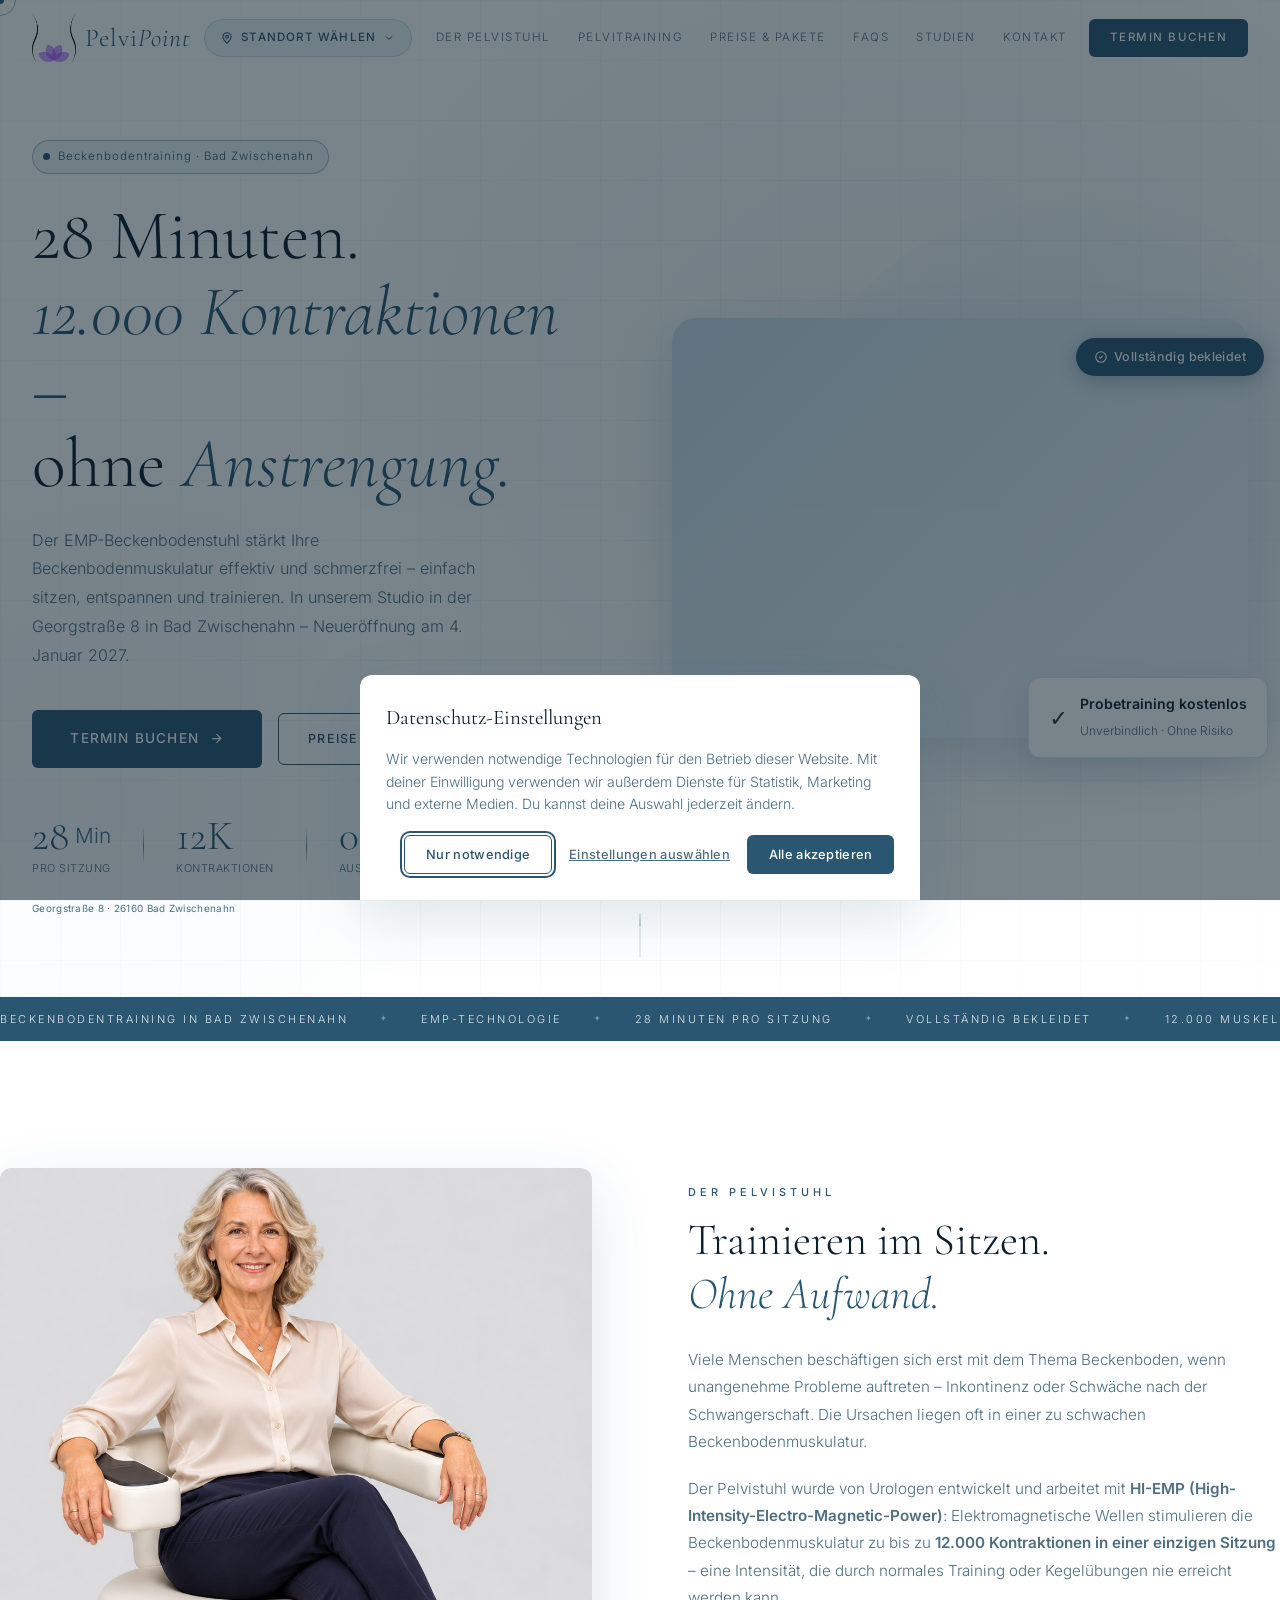
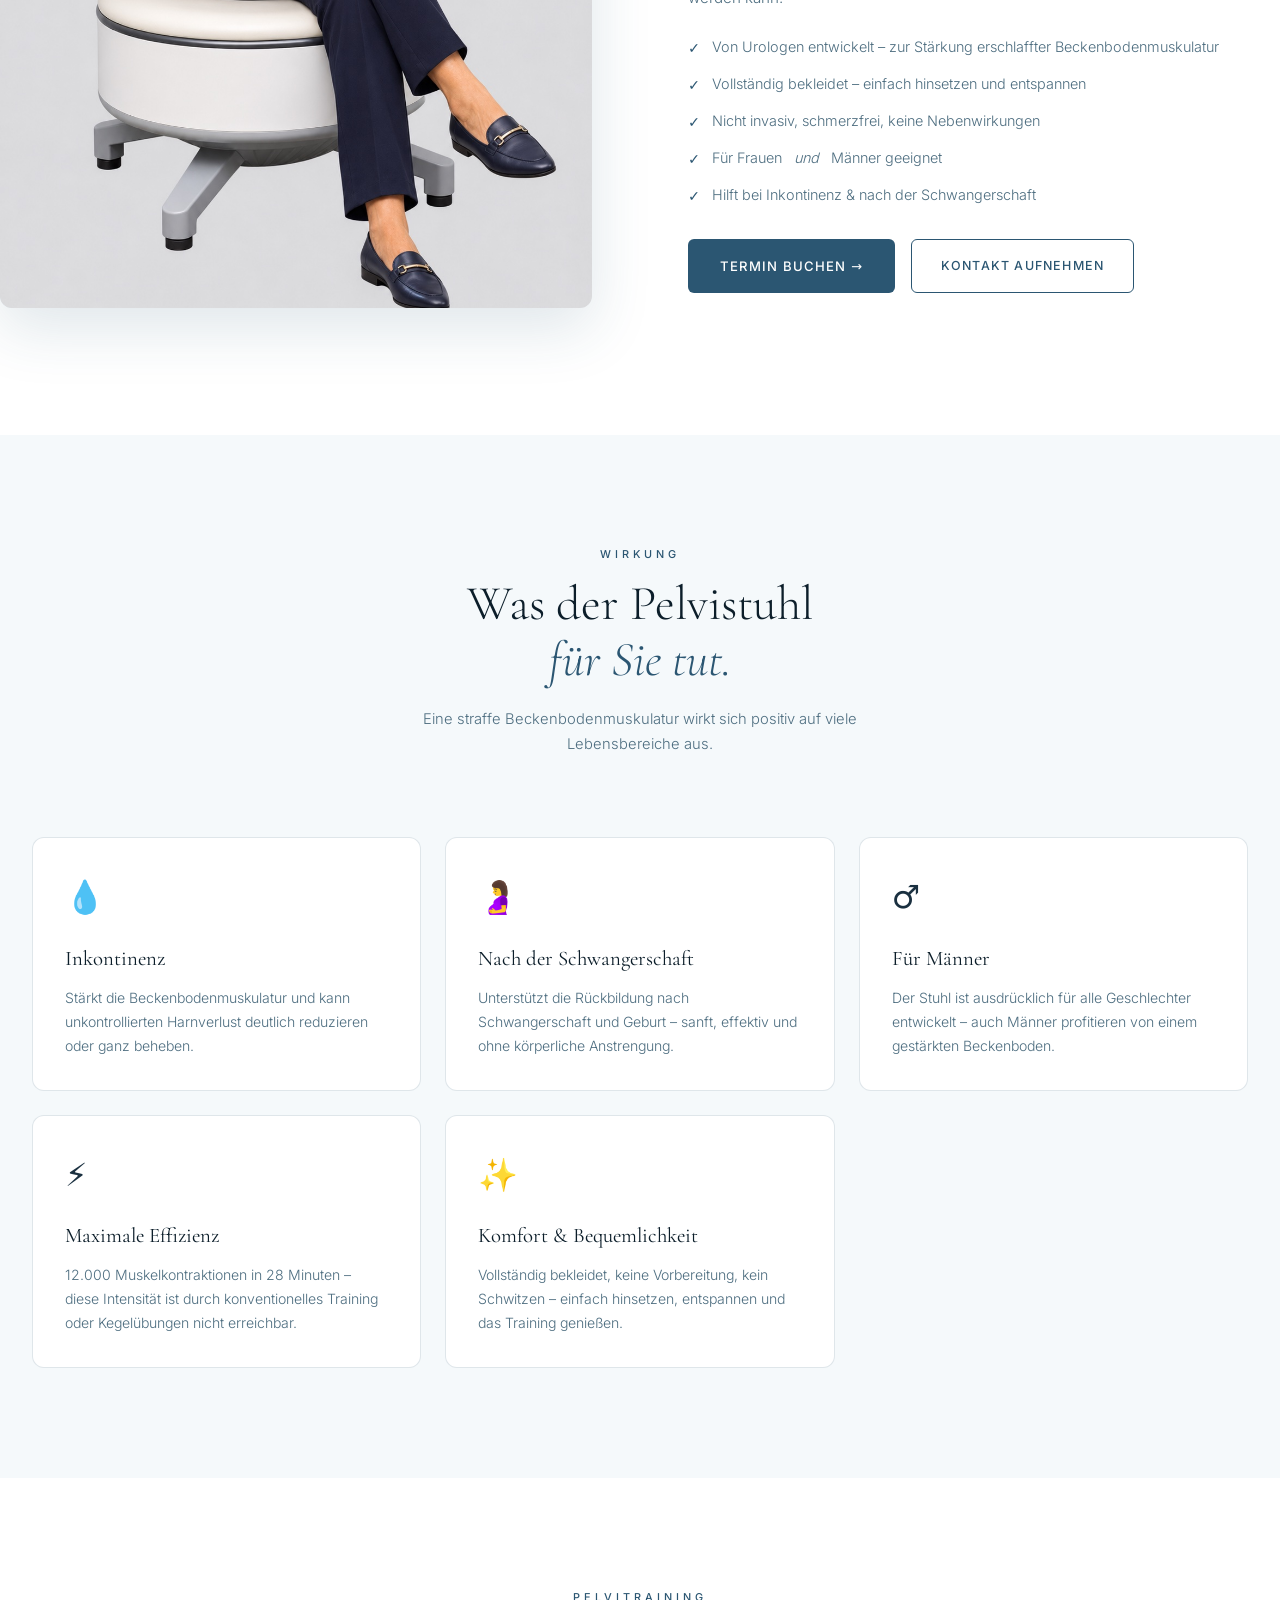
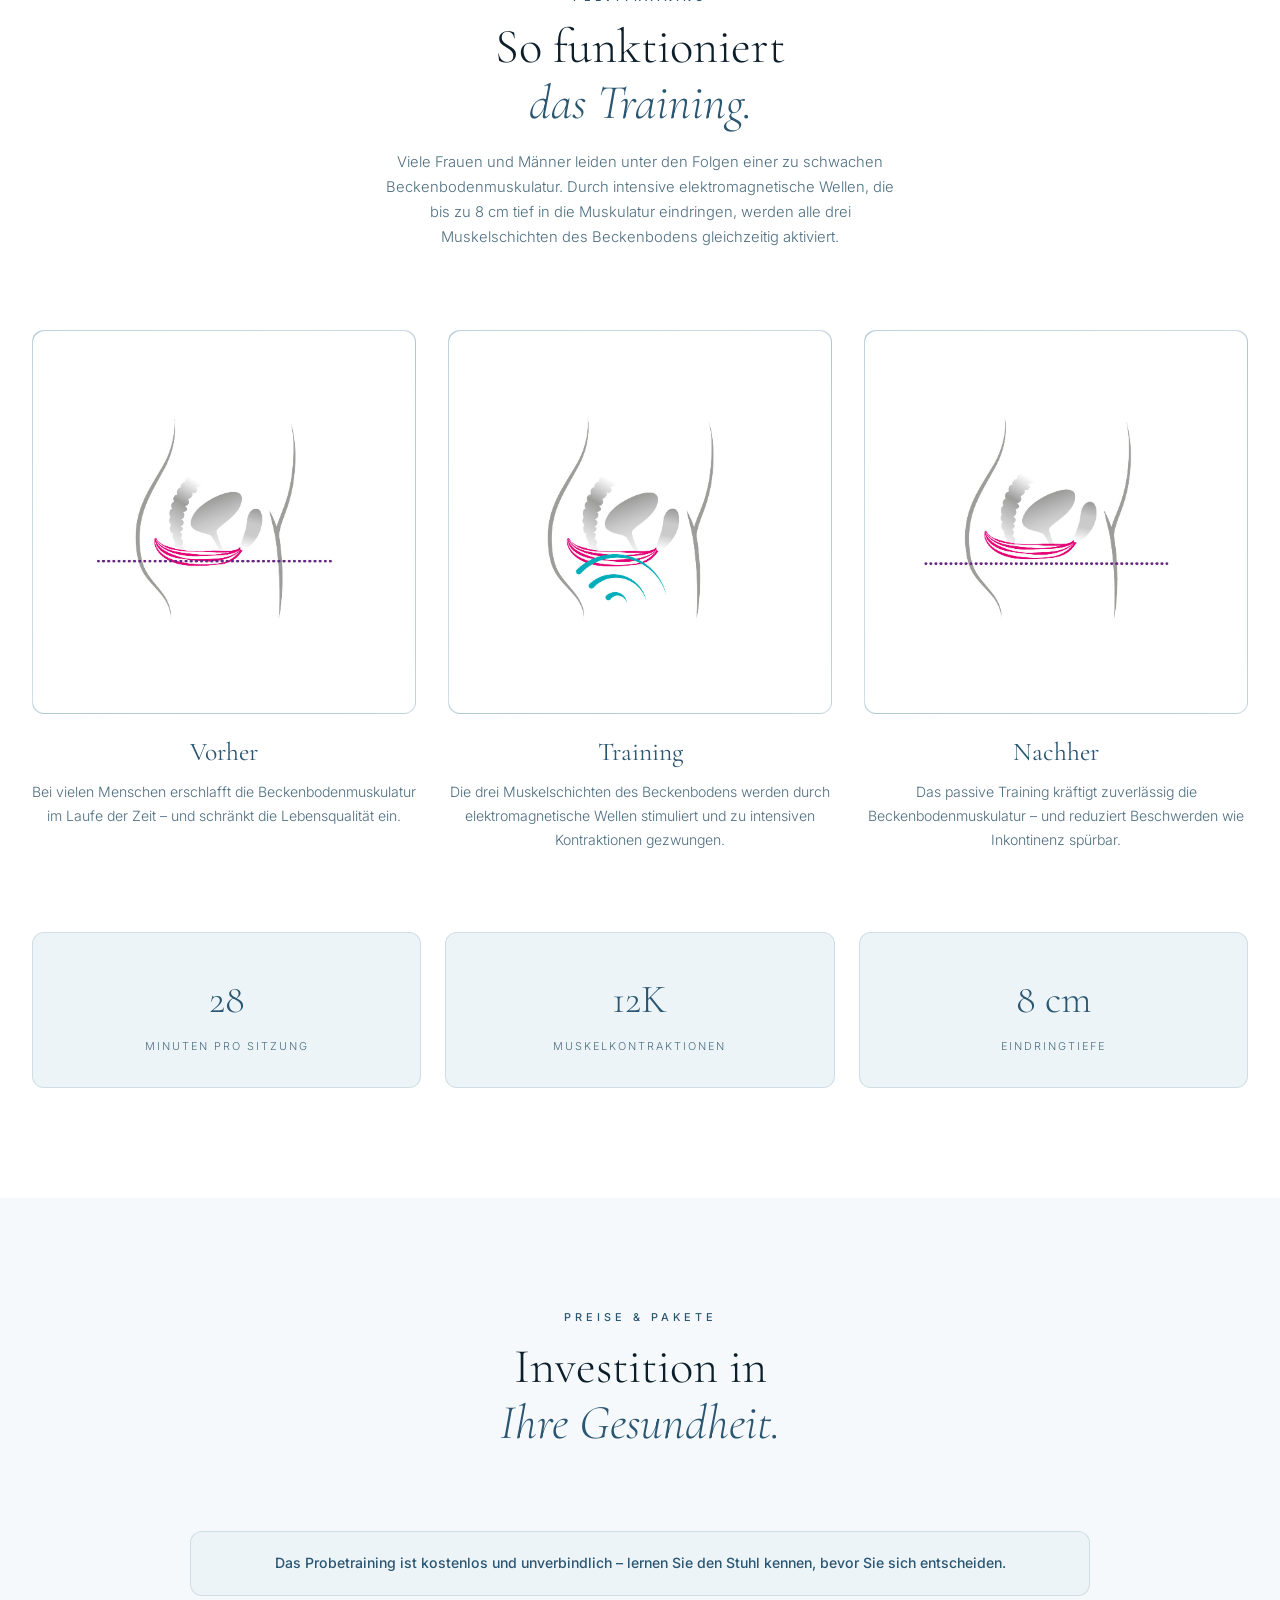
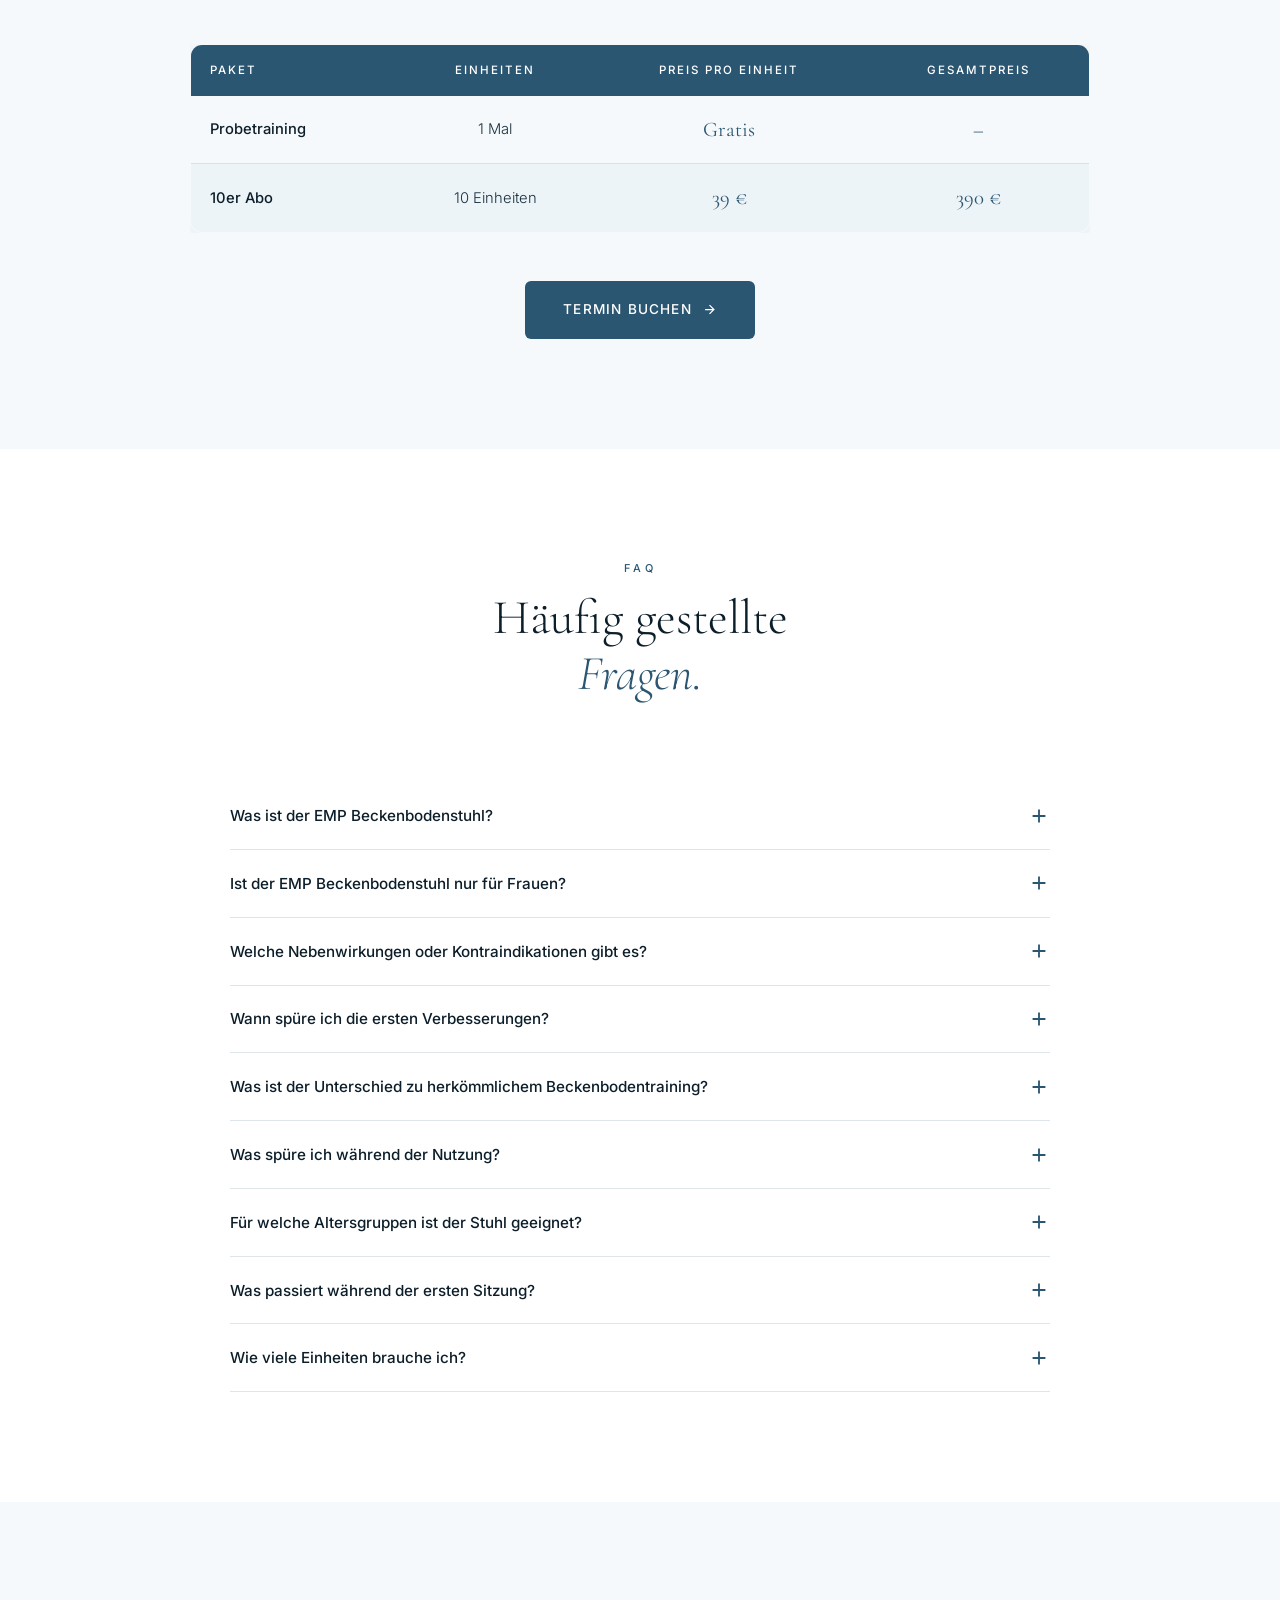
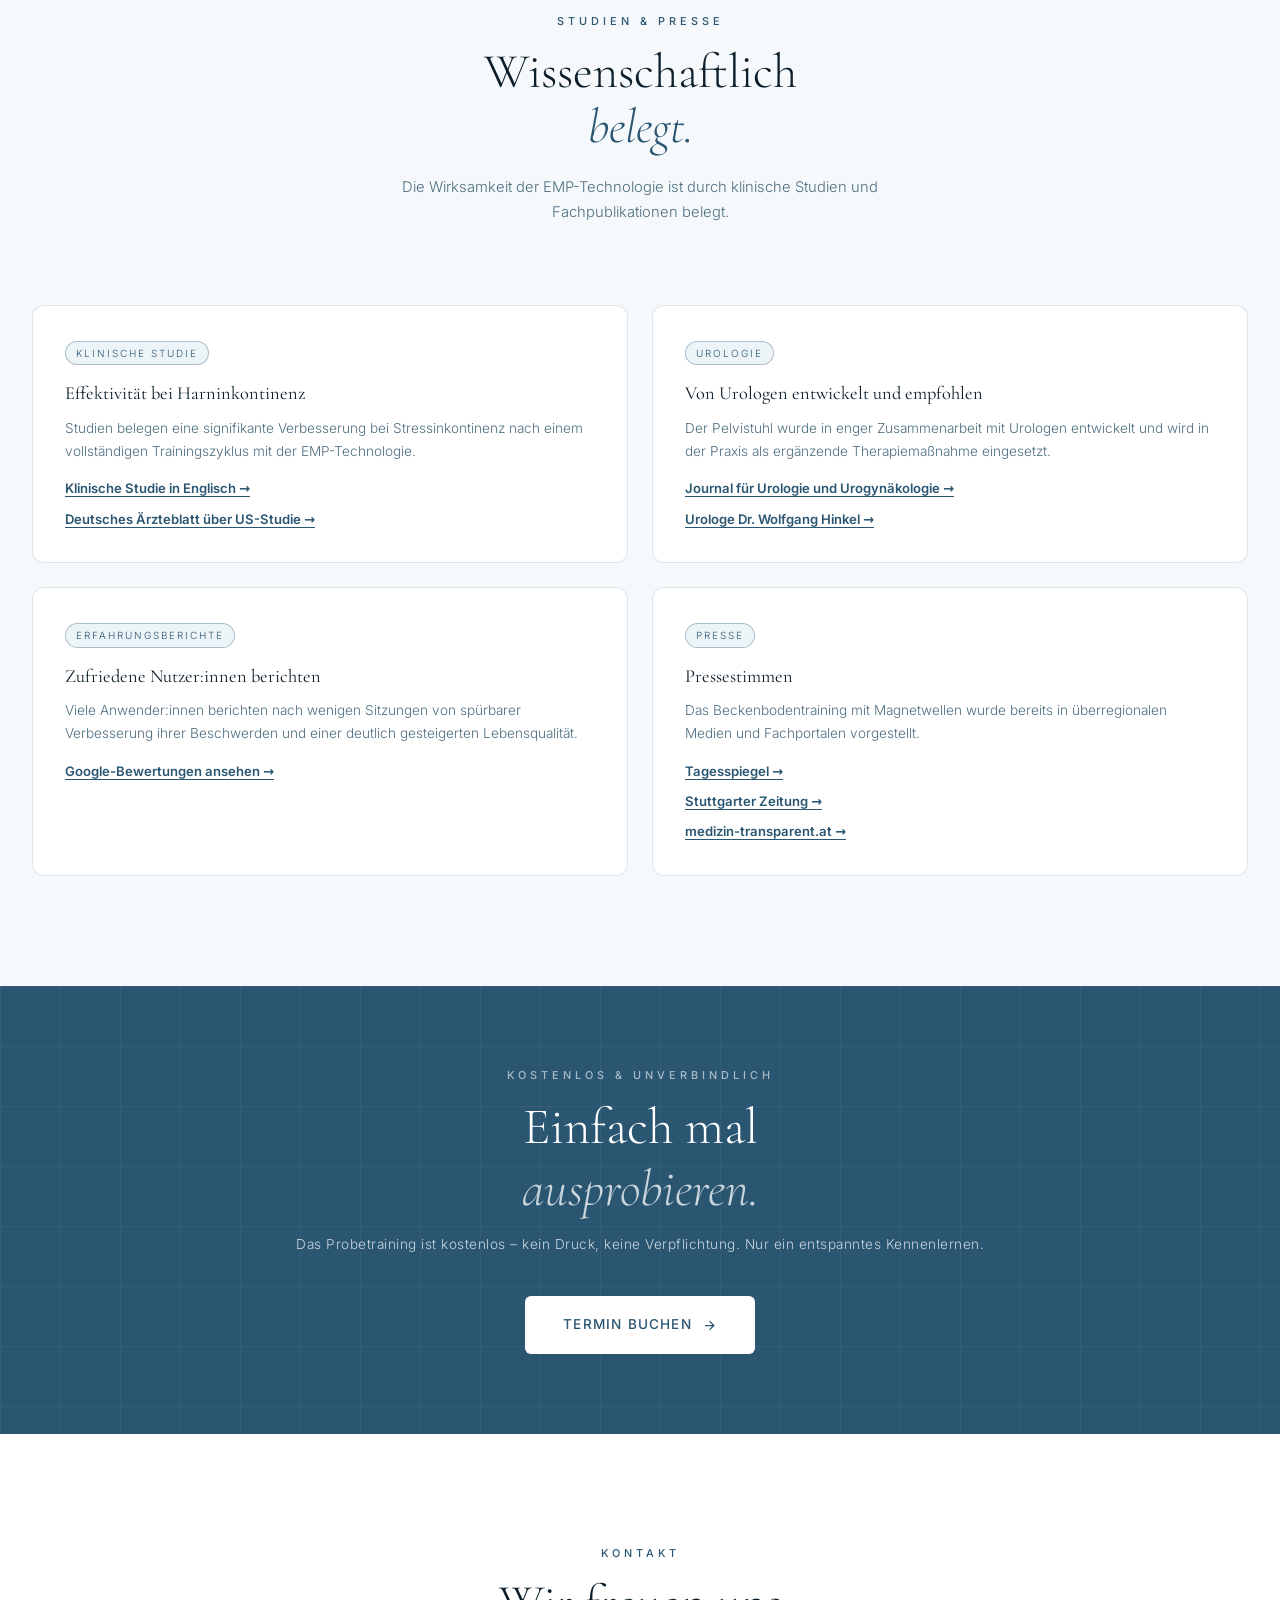
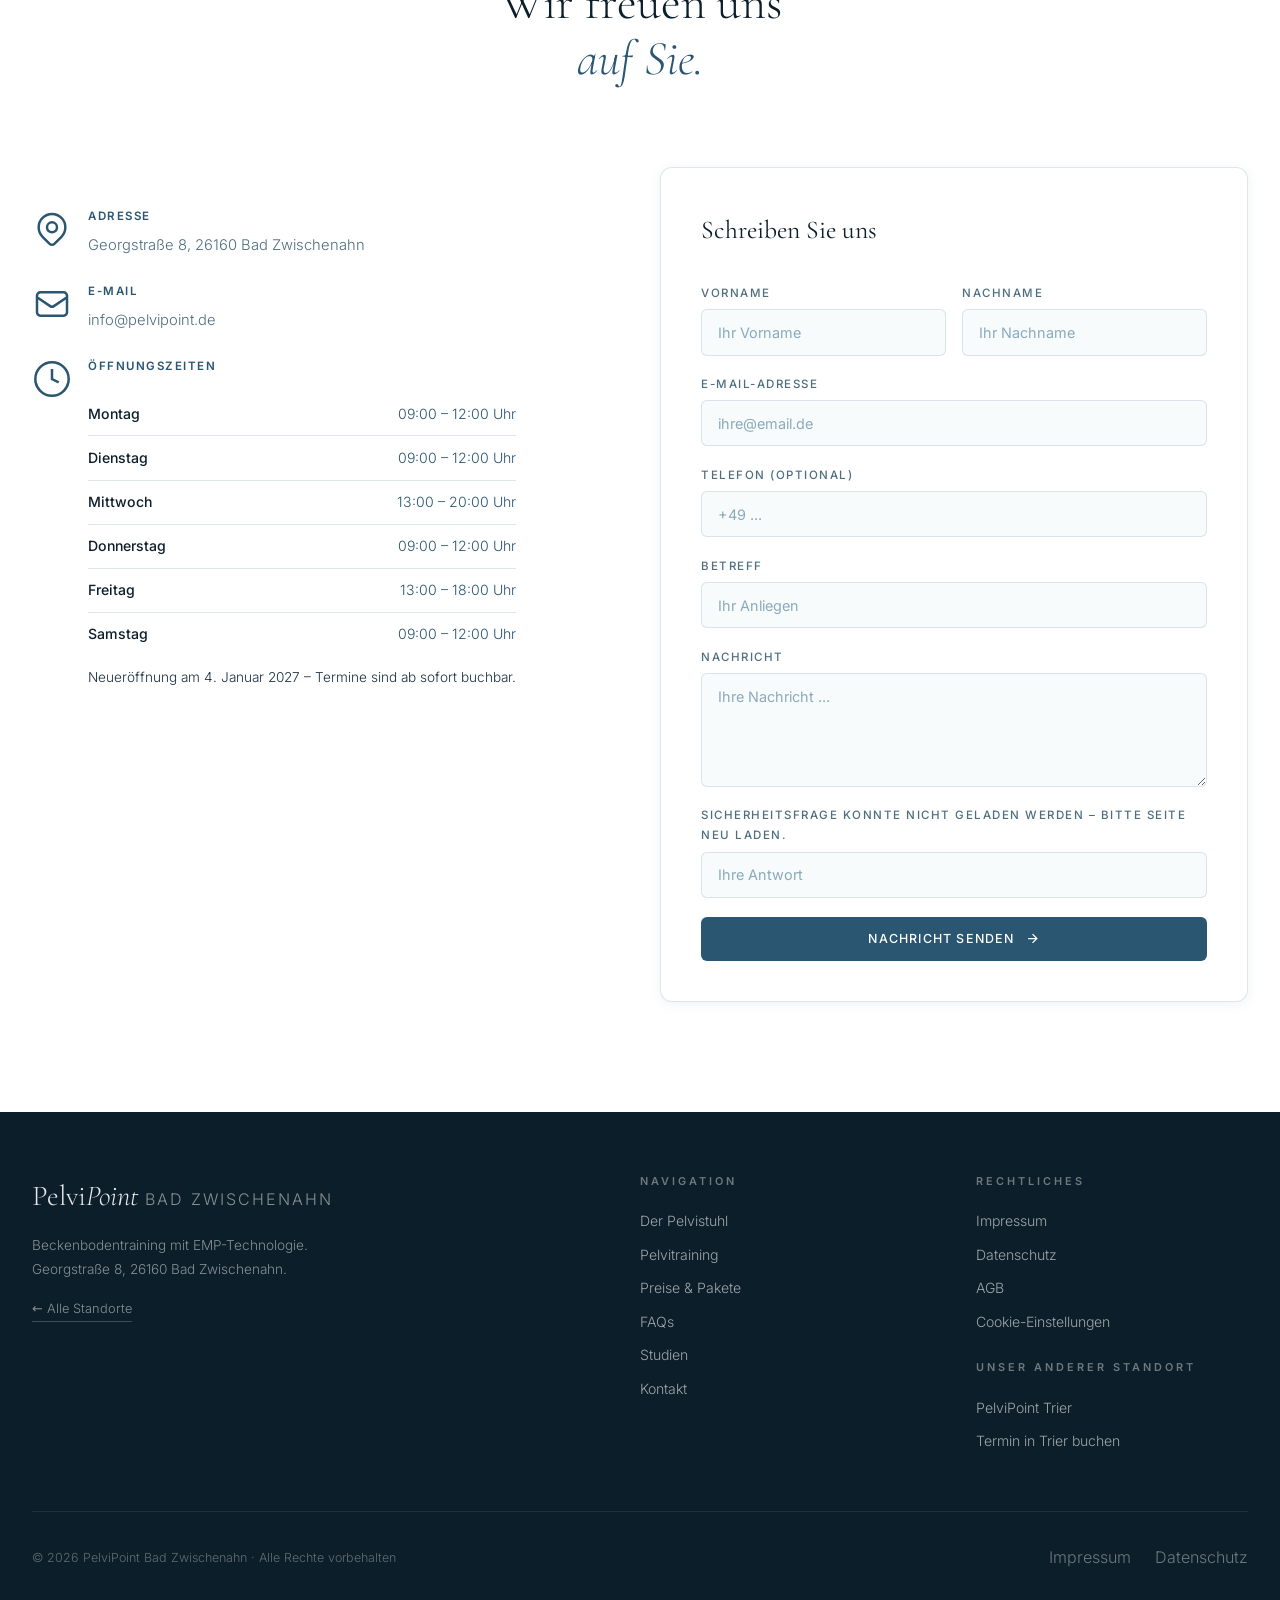
==== bad-zwischenahn/index.html @ 6156940e "Zwei-Standort-System live schalten: Startseite + Trier + Bad Zwischenahn - Neue Startseite mit Stand" ====
<!DOCTYPE html>
<html lang="de">
<head>
  <meta charset="UTF-8" />
  <meta name="viewport" content="width=device-width, initial-scale=1.0" />
  <title>PelviPoint Bad Zwischenahn | Beckenbodentraining mit dem EMP-Stuhl</title>
  <meta name="description" content="Beckenbodentraining in Bad Zwischenahn – mit dem EMP-Beckenbodenstuhl. 28 Minuten, 12.000 Muskelkontraktionen. Probetraining kostenlos. Georgstraße 8, Bad Zwischenahn." />
  <meta property="og:title" content="PelviPoint Bad Zwischenahn | Beckenbodentraining mit dem EMP-Stuhl" />
  <meta property="og:description" content="Beckenbodentraining in Bad Zwischenahn – mit dem EMP-Beckenbodenstuhl. 28 Minuten, 12.000 Muskelkontraktionen." />
  <meta property="og:type" content="website" />
  <meta property="og:locale" content="de_DE" />
  <link rel="stylesheet" href="../fonts/fonts.css" />
  <link rel="stylesheet" href="../style.css" />
  <link rel="stylesheet" href="../consent.css" />
  <script src="../consent.js" defer></script>
  <script type="application/ld+json">
{
  "@context": "https://schema.org",
  "@type": "HealthClub",
  "name": "PelviPoint Bad Zwischenahn",
  "description": "Beckenbodentraining mit dem EMP-Stuhl in Bad Zwischenahn. Schmerzlos, effektiv, für Frauen und Männer.",
  "url": "https://www.pelvipoint.de/bad-zwischenahn",
  "email": "info@pelvipoint.de",
  "address": {
    "@type": "PostalAddress",
    "streetAddress": "Georgstraße 8",
    "addressLocality": "Bad Zwischenahn",
    "postalCode": "26160",
    "addressCountry": "DE"
  },
  "openingDate": "2027-01-04",
  "openingHoursSpecification": [
    {"@type": "OpeningHoursSpecification", "dayOfWeek": ["Monday","Tuesday","Thursday","Saturday"], "opens": "09:00", "closes": "12:00"},
    {"@type": "OpeningHoursSpecification", "dayOfWeek": "Wednesday", "opens": "13:00", "closes": "20:00"},
    {"@type": "OpeningHoursSpecification", "dayOfWeek": "Friday", "opens": "13:00", "closes": "18:00"}
  ]
}
</script>
</head>
<body>

  <div class="cursor" id="cursor"></div>
  <div class="cursor-follower" id="cursorFollower"></div>

  <!-- LOADER -->
  <div class="loader" id="loader">
    <div class="loader-inner">
      <div style="font-family:'Cormorant Garamond',Georgia,serif; font-size:2.2rem; font-weight:300; color:#2B5672; letter-spacing:2px; margin-bottom:8px;">Pelvi<em>Point</em></div>
      <div style="font-size:0.65rem; letter-spacing:4px; text-transform:uppercase; color:#8aaabb; margin-bottom:24px;">Bad Zwischenahn</div>
      <div class="loader-line"><div class="loader-progress" id="loaderProgress"></div></div>
    </div>
  </div>

  <!-- NAV -->
  <nav class="nav" id="nav">
    <div class="nav-container">
      <a href="#start" class="nav-logo">
        <img src="../Logos/logo-pelvipoint.png" alt="PelviPoint Bad Zwischenahn Logo"
             onerror="this.style.display='none'"/>
        <span style="font-family:'Cormorant Garamond',Georgia,serif; font-size:1.6rem; font-weight:300; color:#2B5672; letter-spacing:1px;">Pelvi<em>Point</em></span>
      </a>
      <div class="nav-links" id="navLinks">
        <details class="loc-switch">
          <summary>
            <svg viewBox="0 0 24 24" fill="none" stroke="currentColor" stroke-width="1.8" width="14" height="14"><path d="M12 21s-7-6.2-7-11a7 7 0 0 1 14 0c0 4.8-7 11-7 11z"/><circle cx="12" cy="10" r="2.5"/></svg>
            Standort wählen
            <svg class="loc-caret" viewBox="0 0 24 24" fill="none" stroke="currentColor" stroke-width="2" width="12" height="12"><path d="M6 9l6 6 6-6"/></svg>
          </summary>
          <div class="loc-menu">
            <a href="../trier/">Trier</a>
            <a href="../bad-zwischenahn/" class="current">Bad Zwischenahn</a>
          </div>
        </details>
        <a href="#start" class="nav-link nav-mobile-only">Start</a>
        <a href="#pelvistuhl" class="nav-link">Der Pelvistuhl</a>
        <a href="#pelvitraining" class="nav-link">Pelvitraining</a>
        <a href="#preise" class="nav-link">Preise &amp; Pakete</a>
        <a href="#faq" class="nav-link">FAQs</a>
        <a href="#studien" class="nav-link">Studien</a>
        <a href="#kontakt" class="nav-link">Kontakt</a>
        <a href="https://www.studiobookr.com/pelvipoint-77566?src=website" target="_blank" rel="noopener noreferrer" class="nav-link nav-cta">Termin buchen</a>
      </div>
      <button class="nav-burger" id="navBurger" aria-label="Menü">
        <span></span><span></span><span></span>
      </button>
    </div>
  </nav>

  <main>

  <!-- HERO -->
  <section class="hero" id="start">
    <div class="hero-bg">
      <div class="hero-gradient"></div>
      <div class="hero-grid"></div>
      <div class="hero-shape"></div>
    </div>
    <div class="hero-content">
      <div class="hero-left">
        <div class="hero-badge reveal-up">
          <span class="badge-dot"></span>
          <span>Beckenbodentraining · Bad Zwischenahn</span>
        </div>
        <h1 class="hero-title reveal-up">
          <span class="title-normal">28 Minuten.</span><br />
          <span class="title-serif">12.000 Kontraktionen –</span><br />
          <span class="title-normal">ohne </span><span class="title-serif">Anstrengung.</span>
        </h1>
        <p class="hero-sub reveal-up">
          Der EMP-Beckenbodenstuhl stärkt Ihre Beckenbodenmuskulatur effektiv und schmerzfrei –
          einfach sitzen, entspannen und trainieren. In unserem Studio in der Georgstraße 8 in Bad Zwischenahn – Neueröffnung am 4. Januar 2027.
        </p>
        <div class="hero-actions reveal-up">
          <a href="https://www.studiobookr.com/pelvipoint-77566?src=website" target="_blank" rel="noopener noreferrer" class="btn btn-primary btn-lg">
            <span>Termin buchen</span>
            <svg viewBox="0 0 24 24" fill="none" stroke="currentColor" stroke-width="2"><path d="M5 12h14M12 5l7 7-7 7"/></svg>
          </a>
          <a href="#preise" class="btn btn-outline">Preise ansehen</a>
        </div>
        <div class="hero-stats reveal-up">
          <div class="stat">
            <div><span class="stat-num">28</span><span class="stat-plus"> Min</span></div>
            <span class="stat-label">Pro Sitzung</span>
          </div>
          <div class="stat-divider"></div>
          <div class="stat">
            <div><span class="stat-num">12K</span></div>
            <span class="stat-label">Kontraktionen</span>
          </div>
          <div class="stat-divider"></div>
          <div class="stat">
            <div><span class="stat-num">0</span></div>
            <span class="stat-label">Ausziehen nötig</span>
          </div>
        </div>
        <p class="hero-tagline">Georgstraße 8 · 26160 Bad Zwischenahn</p>
      </div>

      <div class="hero-right reveal-right">
        <div class="hero-photo-wrap">
          <video class="hero-photo" autoplay muted loop playsinline
                 poster="../Fotos/pelvistuhl-hero.jpg"
                 onerror="this.style.display='none';this.nextElementSibling.style.display='flex'">
            <source src="../Videos/hero-emp-chair.mp4" type="video/mp4" />
          </video>
          <div class="hero-photo-placeholder" style="display:none">
            <svg viewBox="0 0 24 24" fill="none" stroke="currentColor" stroke-width="1.5"><rect x="3" y="3" width="18" height="18" rx="3"/><circle cx="12" cy="10" r="3"/><path d="M6 21c0-3.3 2.7-6 6-6s6 2.7 6 6"/></svg>
            <span>Foto folgt</span>
          </div>
          <div class="hero-photo-badge">
            <span class="badge-icon">✓</span>
            <div>
              <strong>Probetraining kostenlos</strong>
              <small>Unverbindlich · Ohne Risiko</small>
            </div>
          </div>
          <div class="hero-photo-tag">
            <svg viewBox="0 0 24 24" fill="none" stroke="currentColor" stroke-width="2" width="14" height="14"><path d="M9 12l2 2 4-4m6 2a9 9 0 11-18 0 9 9 0 0118 0z"/></svg>
            Vollständig bekleidet
          </div>
        </div>
      </div>
    </div>
    <div class="hero-scroll">
      <div class="scroll-indicator">
        <span>Scroll</span>
        <div class="scroll-line"><div class="scroll-dot"></div></div>
      </div>
    </div>
  </section>

  <!-- MARQUEE -->
  <div class="marquee-strip">
    <div class="marquee-track">
      <span>Beckenbodentraining in Bad Zwischenahn</span><span class="sep">✦</span>
      <span>EMP-Technologie</span><span class="sep">✦</span>
      <span>28 Minuten pro Sitzung</span><span class="sep">✦</span>
      <span>Vollständig bekleidet</span><span class="sep">✦</span>
      <span>12.000 Muskelkontraktionen</span><span class="sep">✦</span>
      <span>Schmerzfrei &amp; Nicht invasiv</span><span class="sep">✦</span>
      <span>Georgstraße 8, Bad Zwischenahn</span><span class="sep">✦</span>
      <span>Beckenbodentraining in Bad Zwischenahn</span><span class="sep">✦</span>
      <span>EMP-Technologie</span><span class="sep">✦</span>
      <span>28 Minuten pro Sitzung</span><span class="sep">✦</span>
      <span>Vollständig bekleidet</span><span class="sep">✦</span>
      <span>12.000 Muskelkontraktionen</span><span class="sep">✦</span>
      <span>Schmerzfrei &amp; Nicht invasiv</span><span class="sep">✦</span>
      <span>Georgstraße 8, Bad Zwischenahn</span><span class="sep">✦</span>
    </div>
  </div>

  <!-- DER PELVISTUHL -->
  <section class="section" id="pelvistuhl">
    <div class="probe-section" style="padding:0; max-width:1300px; margin:0 auto;">
      <div class="probe-image-wrap reveal-left">
        <img src="../Fotos/frau-bz.jpg" alt="Der Pelvistuhl – EMP Beckenbodenstuhl PelviPoint Bad Zwischenahn"
             onerror="this.style.display='none';this.nextElementSibling.style.display='flex'"/>
        <div class="probe-image-placeholder" style="display:none">
          <svg viewBox="0 0 24 24" fill="none" stroke="currentColor" stroke-width="1.5"><rect x="3" y="3" width="18" height="18" rx="3"/><circle cx="12" cy="10" r="3"/><path d="M6 21c0-3.3 2.7-6 6-6s6 2.7 6 6"/></svg>
          <span>Foto des Stuhls</span>
        </div>
      </div>
      <div class="probe-content reveal-right" style="padding:2rem 0;">
        <div class="probe-section-label">Der Pelvistuhl</div>
        <h2>Trainieren im Sitzen.<br><em>Ohne Aufwand.</em></h2>
        <p class="probe-text">
          Viele Menschen beschäftigen sich erst mit dem Thema Beckenboden, wenn unangenehme Probleme auftreten –
          Inkontinenz oder Schwäche nach der Schwangerschaft. Die Ursachen liegen oft in einer
          zu schwachen Beckenbodenmuskulatur.
        </p>
        <p class="probe-text">
          Der Pelvistuhl wurde von Urologen entwickelt und arbeitet mit
          <strong>HI-EMP (High-Intensity-Electro-Magnetic-Power)</strong>: Elektromagnetische Wellen stimulieren
          die Beckenbodenmuskulatur zu bis zu <strong>12.000 Kontraktionen in einer einzigen Sitzung</strong> –
          eine Intensität, die durch normales Training oder Kegelübungen nie erreicht werden kann.
        </p>
        <ul class="probe-list">
          <li>Von Urologen entwickelt – zur Stärkung erschlaffter Beckenbodenmuskulatur</li>
          <li>Vollständig bekleidet – einfach hinsetzen und entspannen</li>
          <li>Nicht invasiv, schmerzfrei, keine Nebenwirkungen</li>
          <li>Für Frauen <em>und</em> Männer geeignet</li>
          <li>Hilft bei Inkontinenz &amp; nach der Schwangerschaft</li>
        </ul>
        <div style="display:flex; gap:1rem; flex-wrap:wrap;">
          <a href="https://www.studiobookr.com/pelvipoint-77566?src=website" target="_blank" rel="noopener noreferrer" class="btn-probe">
            Termin buchen →
          </a>
          <a href="#kontakt" class="btn btn-outline" style="cursor:none;">Kontakt aufnehmen</a>
        </div>
      </div>
    </div>
  </section>

  <!-- BENEFITS -->
  <section class="section section-alt" id="benefits">
    <div class="container">
      <div class="section-header">
        <p class="section-label reveal-up">Wirkung</p>
        <h2 class="section-title reveal-up">Was der Pelvistuhl<br /><em>für Sie tut.</em></h2>
        <p class="section-desc reveal-up">Eine straffe Beckenbodenmuskulatur wirkt sich positiv auf viele Lebensbereiche aus.</p>
      </div>
      <div class="benefits-grid">
        <div class="benefit-card reveal-up" data-delay="0">
          <div class="benefit-icon">💧</div>
          <h3>Inkontinenz</h3>
          <p>Stärkt die Beckenbodenmuskulatur und kann unkontrollierten Harnverlust deutlich reduzieren oder ganz beheben.</p>
        </div>
        <div class="benefit-card reveal-up" data-delay="100">
          <div class="benefit-icon">🤰</div>
          <h3>Nach der Schwangerschaft</h3>
          <p>Unterstützt die Rückbildung nach Schwangerschaft und Geburt – sanft, effektiv und ohne körperliche Anstrengung.</p>
        </div>
        <div class="benefit-card reveal-up" data-delay="300">
          <div class="benefit-icon">♂️</div>
          <h3>Für Männer</h3>
          <p>Der Stuhl ist ausdrücklich für alle Geschlechter entwickelt – auch Männer profitieren von einem gestärkten Beckenboden.</p>
        </div>
        <div class="benefit-card reveal-up" data-delay="400">
          <div class="benefit-icon">⚡</div>
          <h3>Maximale Effizienz</h3>
          <p>12.000 Muskelkontraktionen in 28 Minuten – diese Intensität ist durch konventionelles Training oder Kegelübungen nicht erreichbar.</p>
        </div>
        <div class="benefit-card reveal-up" data-delay="500">
          <div class="benefit-icon">✨</div>
          <h3>Komfort &amp; Bequemlichkeit</h3>
          <p>Vollständig bekleidet, keine Vorbereitung, kein Schwitzen – einfach hinsetzen, entspannen und das Training genießen.</p>
        </div>
      </div>
    </div>
  </section>

  <!-- PELVITRAINING -->
  <section class="section" id="pelvitraining">
    <div class="container">
      <div class="section-header">
        <p class="section-label reveal-up">Pelvitraining</p>
        <h2 class="section-title reveal-up">So funktioniert<br /><em>das Training.</em></h2>
        <p class="section-desc reveal-up">
          Viele Frauen und Männer leiden unter den Folgen einer zu schwachen Beckenbodenmuskulatur.
          Durch intensive elektromagnetische Wellen, die bis zu 8 cm tief in die Muskulatur eindringen,
          werden alle drei Muskelschichten des Beckenbodens gleichzeitig aktiviert.
        </p>
      </div>
      <div class="vn-grid">
        <div class="vn-card reveal-up" data-delay="0">
          <div class="vn-img-box">
            <img src="../Fotos/beckenboden-vorher.jpg" alt="Beckenboden vorher"
                 onerror="this.style.display='none';this.nextElementSibling.style.display='flex'"/>
            <div class="vn-img-placeholder" style="display:none">
              <svg viewBox="0 0 24 24" fill="none" stroke="currentColor" stroke-width="1.5" width="48" height="48"><rect x="3" y="3" width="18" height="18" rx="3"/></svg>
            </div>
          </div>
          <div class="vn-label-big">Vorher</div>
          <p class="vn-desc">Bei vielen Menschen erschlafft die Beckenbodenmuskulatur im Laufe der Zeit – und schränkt die Lebensqualität ein.</p>
        </div>
        <div class="vn-card reveal-up" data-delay="150">
          <div class="vn-img-box">
            <img src="../Fotos/beckenboden-training.jpg" alt="Beckenboden Training"
                 onerror="this.style.display='none';this.nextElementSibling.style.display='flex'"/>
            <div class="vn-img-placeholder" style="display:none">
              <svg viewBox="0 0 24 24" fill="none" stroke="currentColor" stroke-width="1.5" width="48" height="48"><path d="M13 10V3L4 14h7v7l9-11h-7z"/></svg>
            </div>
          </div>
          <div class="vn-label-big">Training</div>
          <p class="vn-desc">Die drei Muskelschichten des Beckenbodens werden durch elektromagnetische Wellen stimuliert und zu intensiven Kontraktionen gezwungen.</p>
        </div>
        <div class="vn-card reveal-up" data-delay="300">
          <div class="vn-img-box">
            <img src="../Fotos/beckenboden-nachher.jpg" alt="Beckenboden nachher"
                 onerror="this.style.display='none';this.nextElementSibling.style.display='flex'"/>
            <div class="vn-img-placeholder" style="display:none">
              <svg viewBox="0 0 24 24" fill="none" stroke="currentColor" stroke-width="1.5" width="48" height="48"><path d="M9 12l2 2 4-4m6 2a9 9 0 11-18 0 9 9 0 0118 0z"/></svg>
            </div>
          </div>
          <div class="vn-label-big">Nachher</div>
          <p class="vn-desc">Das passive Training kräftigt zuverlässig die Beckenbodenmuskulatur – und reduziert Beschwerden wie Inkontinenz spürbar.</p>
        </div>
      </div>

      <!-- TRAINING FACTS -->
      <div style="margin-top:5rem; display:grid; grid-template-columns:repeat(3,1fr); gap:1.5rem; text-align:center;">
        <div style="padding:2rem; background:var(--primary-ultra); border:1.5px solid var(--border); border-radius:var(--radius-lg);">
          <div style="font-family:var(--font-serif); font-size:2.5rem; color:var(--primary); font-weight:300;">28</div>
          <div style="font-size:0.68rem; letter-spacing:2px; text-transform:uppercase; color:var(--text-dim); margin-top:4px;">Minuten pro Sitzung</div>
        </div>
        <div style="padding:2rem; background:var(--primary-ultra); border:1.5px solid var(--border); border-radius:var(--radius-lg);">
          <div style="font-family:var(--font-serif); font-size:2.5rem; color:var(--primary); font-weight:300;">12K</div>
          <div style="font-size:0.68rem; letter-spacing:2px; text-transform:uppercase; color:var(--text-dim); margin-top:4px;">Muskelkontraktionen</div>
        </div>
        <div style="padding:2rem; background:var(--primary-ultra); border:1.5px solid var(--border); border-radius:var(--radius-lg);">
          <div style="font-family:var(--font-serif); font-size:2.5rem; color:var(--primary); font-weight:300;">8 cm</div>
          <div style="font-size:0.68rem; letter-spacing:2px; text-transform:uppercase; color:var(--text-dim); margin-top:4px;">Eindringtiefe</div>
        </div>
      </div>
    </div>
  </section>

  <!-- PREISE -->
  <section class="section section-alt" id="preise">
    <div class="container">
      <div class="section-header">
        <p class="section-label reveal-up">Preise &amp; Pakete</p>
        <h2 class="section-title reveal-up">Investition in<br /><em>Ihre Gesundheit.</em></h2>
      </div>
      <div class="pricing-container">
        <div class="pricing-header-note reveal-up">
          <p>Das Probetraining ist kostenlos und unverbindlich – lernen Sie den Stuhl kennen, bevor Sie sich entscheiden.</p>
        </div>
        <div style="overflow-x:auto;">
          <table class="pricing-table reveal-up">
            <thead>
              <tr>
                <th>Paket</th>
                <th>Einheiten</th>
                <th>Preis pro Einheit</th>
                <th>Gesamtpreis</th>
              </tr>
            </thead>
            <tbody>
              <tr>
                <td>Probetraining</td>
                <td>1 Mal</td>
                <td class="price-main">Gratis</td>
                <td class="price-main">–</td>
              </tr>
              <tr class="highlight">
                <td>10er Abo</td>
                <td>10 Einheiten</td>
                <td class="price-main">39 €</td>
                <td class="price-main">390 €</td>
              </tr>
            </tbody>
          </table>
        </div>
        <div class="pricing-cta reveal-up">
          <a href="https://www.studiobookr.com/pelvipoint-77566?src=website" target="_blank" rel="noopener noreferrer" class="btn btn-primary btn-lg">
            <span>Termin buchen</span>
            <svg viewBox="0 0 24 24" fill="none" stroke="currentColor" stroke-width="2"><path d="M5 12h14M12 5l7 7-7 7"/></svg>
          </a>
        </div>
      </div>
    </div>
  </section>

  <!-- FAQ -->
  <section class="section" id="faq">
    <div class="container">
      <div class="section-header">
        <p class="section-label reveal-up">FAQ</p>
        <h2 class="section-title reveal-up">Häufig gestellte<br /><em>Fragen.</em></h2>
      </div>
      <div class="faq-list reveal-up">

        <div class="faq-item">
          <button class="faq-question">
            Was ist der EMP Beckenbodenstuhl?
            <svg class="faq-icon" viewBox="0 0 24 24" fill="none" stroke="currentColor" stroke-width="2"><path d="M12 5v14M5 12h14"/></svg>
          </button>
          <div class="faq-answer">
            <p>Der Beckenbodenstuhl ist ein innovatives Trainingsgerät, das durch den Einsatz von Magnetfeldern eine intensive Stimulation der Beckenbodenmuskulatur ermöglicht – ohne körperliche Anstrengung und vollständig bekleidet.</p>
          </div>
        </div>

        <div class="faq-item">
          <button class="faq-question">
            Ist der EMP Beckenbodenstuhl nur für Frauen?
            <svg class="faq-icon" viewBox="0 0 24 24" fill="none" stroke="currentColor" stroke-width="2"><path d="M12 5v14M5 12h14"/></svg>
          </button>
          <div class="faq-answer">
            <p>Nein – der EMP Beckenbodenstuhl ist für alle Geschlechter entwickelt worden. Sowohl Frauen als auch Männer profitieren von einem gestärkten Beckenboden, z.B. bei Inkontinenz oder Rückenproblemen.</p>
          </div>
        </div>

        <div class="faq-item">
          <button class="faq-question">
            Welche Nebenwirkungen oder Kontraindikationen gibt es?
            <svg class="faq-icon" viewBox="0 0 24 24" fill="none" stroke="currentColor" stroke-width="2"><path d="M12 5v14M5 12h14"/></svg>
          </button>
          <div class="faq-answer">
            <p>Das Training wird allgemein als sehr sicher eingestuft. Bei bestimmten gesundheitlichen Voraussetzungen – z.B. Herzschrittmacher, Metallimplantate im Beckenbereich oder Schwangerschaft – ist eine Nutzung nicht möglich. In der ersten Sitzung wird gemeinsam ein Anamnesebogen ausgefüllt.</p>
          </div>
        </div>

        <div class="faq-item">
          <button class="faq-question">
            Wann spüre ich die ersten Verbesserungen?
            <svg class="faq-icon" viewBox="0 0 24 24" fill="none" stroke="currentColor" stroke-width="2"><path d="M12 5v14M5 12h14"/></svg>
          </button>
          <div class="faq-answer">
            <p>Viele Anwender:innen berichten bereits nach wenigen Trainingseinheiten von ersten positiven Ergebnissen. Ein optimales Ergebnis zeigt sich in der Regel nach einem vollständigen Trainingszyklus.</p>
          </div>
        </div>

        <div class="faq-item">
          <button class="faq-question">
            Was ist der Unterschied zu herkömmlichem Beckenbodentraining?
            <svg class="faq-icon" viewBox="0 0 24 24" fill="none" stroke="currentColor" stroke-width="2"><path d="M12 5v14M5 12h14"/></svg>
          </button>
          <div class="faq-answer">
            <p>Der EMP Stuhl erzeugt bis zu 12.000 Muskelkontraktionen in einer 28-minütigen Sitzung – das ist durch Kegelübungen oder konventionelles Beckenbodentraining schlicht nicht erreichbar. Zudem werden alle drei Muskelschichten gleichzeitig aktiviert.</p>
          </div>
        </div>

        <div class="faq-item">
          <button class="faq-question">
            Was spüre ich während der Nutzung?
            <svg class="faq-icon" viewBox="0 0 24 24" fill="none" stroke="currentColor" stroke-width="2"><path d="M12 5v14M5 12h14"/></svg>
          </button>
          <div class="faq-answer">
            <p>Die meisten Nutzer:innen empfinden das Training als angenehm – Sie spüren ein leichtes Kribbeln oder Ziehen, das anzeigt, dass die Muskeln arbeiten.</p>
          </div>
        </div>

        <div class="faq-item">
          <button class="faq-question">
            Für welche Altersgruppen ist der Stuhl geeignet?
            <svg class="faq-icon" viewBox="0 0 24 24" fill="none" stroke="currentColor" stroke-width="2"><path d="M12 5v14M5 12h14"/></svg>
          </button>
          <div class="faq-answer">
            <p>Der Stuhl ist für Erwachsene jeden Alters konzipiert – von jungen Menschen nach der Schwangerschaft bis hin zu älteren Menschen mit Inkontinenz-Beschwerden.</p>
          </div>
        </div>

        <div class="faq-item">
          <button class="faq-question">
            Was passiert während der ersten Sitzung?
            <svg class="faq-icon" viewBox="0 0 24 24" fill="none" stroke="currentColor" stroke-width="2"><path d="M12 5v14M5 12h14"/></svg>
          </button>
          <div class="faq-answer">
            <p>Die Beraterin füllt gemeinsam mit Ihnen einen Anamnesebogen aus, bespricht eventuelle Kontraindikationen und ermittelt das optimale Intensitätslevel für Ihr Training. Dann können Sie direkt loslegen – kostenfrei und unverbindlich.</p>
          </div>
        </div>

        <div class="faq-item">
          <button class="faq-question">
            Wie viele Einheiten brauche ich?
            <svg class="faq-icon" viewBox="0 0 24 24" fill="none" stroke="currentColor" stroke-width="2"><path d="M12 5v14M5 12h14"/></svg>
          </button>
          <div class="faq-answer">
            <p>Die benötigte Anzahl hängt von der Schwere der Beschwerden und dem individuellen Trainingsziel ab. In einem persönlichen Beratungsgespräch empfehlen wir das für Sie passende Paket – ganz ohne Druck und ohne Vertragsbindung.</p>
          </div>
        </div>

      </div>
    </div>
  </section>

  <!-- STUDIEN + PRESSE -->
  <section class="section section-alt" id="studien">
    <div class="container">
      <div class="section-header">
        <p class="section-label reveal-up">Studien &amp; Presse</p>
        <h2 class="section-title reveal-up">Wissenschaftlich<br /><em>belegt.</em></h2>
        <p class="section-desc reveal-up">Die Wirksamkeit der EMP-Technologie ist durch klinische Studien und Fachpublikationen belegt.</p>
      </div>
      <div class="studien-grid">
        <div class="studie-card reveal-up" data-delay="0">
          <div class="studie-tag">Klinische Studie</div>
          <h3>Effektivität bei Harninkontinenz</h3>
          <p>Studien belegen eine signifikante Verbesserung bei Stressinkontinenz nach einem vollständigen Trainingszyklus mit der EMP-Technologie.</p>
          <div class="studie-links">
            <a href="https://pubmed.ncbi.nlm.nih.gov/15285749/" target="_blank" rel="noopener noreferrer" class="studie-link">Klinische Studie in Englisch →</a>
            <a href="https://www.aerzteblatt.de/archiv/harninkontinenz-muskeltraining-im-magnetfeld-a470fd5a-4cb0-4848-9e67-3afa95935691" target="_blank" rel="noopener noreferrer" class="studie-link">Deutsches Ärzteblatt über US-Studie →</a>
          </div>
        </div>
        <div class="studie-card reveal-up" data-delay="100">
          <div class="studie-tag">Urologie</div>
          <h3>Von Urologen entwickelt und empfohlen</h3>
          <p>Der Pelvistuhl wurde in enger Zusammenarbeit mit Urologen entwickelt und wird in der Praxis als ergänzende Therapiemaßnahme eingesetzt.</p>
          <div class="studie-links">
            <a href="https://www.kup.at/kup/pdf/5400.pdf" target="_blank" rel="noopener noreferrer" class="studie-link">Journal für Urologie und Urogynäkologie →</a>
            <a href="https://www.androloge.at/aktuelle-themen/beckenbodentraining-durch-magnetstimulation" target="_blank" rel="noopener noreferrer" class="studie-link">Urologe Dr. Wolfgang Hinkel →</a>
          </div>
        </div>
        <div class="studie-card reveal-up" data-delay="200">
          <div class="studie-tag">Erfahrungsberichte</div>
          <h3>Zufriedene Nutzer:innen berichten</h3>
          <p>Viele Anwender:innen berichten nach wenigen Sitzungen von spürbarer Verbesserung ihrer Beschwerden und einer deutlich gesteigerten Lebensqualität.</p>
          <a href="https://www.google.com/search?q=Pelvipoint+Bad+Zwischenahn" target="_blank" rel="noopener noreferrer" class="studie-link">Google-Bewertungen ansehen →</a>
        </div>
        <div class="studie-card reveal-up" data-delay="300">
          <div class="studie-tag">Presse</div>
          <h3>Pressestimmen</h3>
          <p>Das Beckenbodentraining mit Magnetwellen wurde bereits in überregionalen Medien und Fachportalen vorgestellt.</p>
          <div class="studie-links">
            <a href="https://www.tagesspiegel.de/potsdam/landeshauptstadt/mit-magnetwellen-zum-starken-beckenboden-trainingsstuhl-aus-potsdam-soll-helfen-13880905.html" target="_blank" rel="noopener noreferrer" class="studie-link">Tagesspiegel →</a>
            <a href="https://www.stuttgarter-zeitung.de/lokales/esslingen/magnetwellen-training-gegen-blasenschwaeche-sitzen-kribbeln-muskelaufbau-wie-ein-beckenbodenstuhl-funktioniert-79030843.html" target="_blank" rel="noopener noreferrer" class="studie-link">Stuttgarter Zeitung →</a>
            <a href="https://medizin-transparent.at/beckenboden-magnetstimulation/" target="_blank" rel="noopener noreferrer" class="studie-link">medizin-transparent.at →</a>
          </div>
        </div>
      </div>
    </div>
  </section>

  <!-- BOOKING CTA -->
  <section class="booking-section">
    <div class="booking-inner">
      <p class="section-label" style="color:rgba(255,255,255,0.6);">Kostenlos &amp; Unverbindlich</p>
      <h2 class="booking-title">Einfach mal<br /><em>ausprobieren.</em></h2>
      <p class="booking-sub">Das Probetraining ist kostenlos – kein Druck, keine Verpflichtung. Nur ein entspanntes Kennenlernen.</p>
      <div class="booking-actions">
        <a href="https://www.studiobookr.com/pelvipoint-77566?src=website" target="_blank" rel="noopener noreferrer" class="btn btn-white btn-lg">
          <span>Termin buchen</span>
          <svg viewBox="0 0 24 24" fill="none" stroke="currentColor" stroke-width="2"><path d="M5 12h14M12 5l7 7-7 7"/></svg>
        </a>
      </div>
    </div>
  </section>

  <!-- KONTAKT -->
  <section class="section" id="kontakt">
    <div class="container">
      <div class="section-header">
        <p class="section-label reveal-up">Kontakt</p>
        <h2 class="section-title reveal-up">Wir freuen uns<br /><em>auf Sie.</em></h2>
      </div>
      <div class="contact-grid">
        <div class="reveal-left">
          <div class="contact-details">
            <div class="contact-item">
              <div class="contact-icon">
                <svg viewBox="0 0 24 24" fill="none" stroke="currentColor" stroke-width="1.5"><path d="M17.657 16.657L13.414 20.9a1.998 1.998 0 01-2.827 0l-4.244-4.243a8 8 0 1111.314 0z"/><path d="M15 11a3 3 0 11-6 0 3 3 0 016 0z"/></svg>
              </div>
              <div>
                <strong>Adresse</strong>
                <span>Georgstraße 8, 26160 Bad Zwischenahn</span>
              </div>
            </div>
            <div class="contact-item">
              <div class="contact-icon">
                <svg viewBox="0 0 24 24" fill="none" stroke="currentColor" stroke-width="1.5"><path d="M3 8l7.89 5.26a2 2 0 002.22 0L21 8M5 19h14a2 2 0 002-2V7a2 2 0 00-2-2H5a2 2 0 00-2 2v10a2 2 0 002 2z"/></svg>
              </div>
              <div>
                <strong>E-Mail</strong>
                <a href="mailto:info@pelvipoint.de">info@pelvipoint.de</a>
              </div>
            </div>
            <div class="contact-item">
              <div class="contact-icon">
                <svg viewBox="0 0 24 24" fill="none" stroke="currentColor" stroke-width="1.5"><circle cx="12" cy="12" r="10"/><path d="M12 6v6l4 2"/></svg>
              </div>
              <div>
                <strong>Öffnungszeiten</strong>
                <table class="hours-table">
                  <tr><td>Montag</td><td>09:00 – 12:00 Uhr</td></tr>
                  <tr><td>Dienstag</td><td>09:00 – 12:00 Uhr</td></tr>
                  <tr><td>Mittwoch</td><td>13:00 – 20:00 Uhr</td></tr>
                  <tr><td>Donnerstag</td><td>09:00 – 12:00 Uhr</td></tr>
                  <tr><td>Freitag</td><td>13:00 – 18:00 Uhr</td></tr>
                  <tr><td>Samstag</td><td>09:00 – 12:00 Uhr</td></tr>
                </table>
                <p style="margin-top:0.6rem; font-size:0.85rem;">Neueröffnung am 4. Januar 2027 – Termine sind ab sofort buchbar.</p>
              </div>
            </div>
          </div>
        </div>

        <div class="contact-form-wrap reveal-right">
          <div class="contact-form">
            <h3>Schreiben Sie uns</h3>
            <form id="contactForm" action="../contact.php" method="post">
              <div style="position:absolute; left:-9999px;" aria-hidden="true">
                <label for="website">Website</label>
                <input type="text" id="website" name="website" tabindex="-1" autocomplete="off">
              </div>
              <input type="hidden" name="standort" value="Bad Zwischenahn">
              <div class="form-row">
                <div class="form-group">
                  <label for="vorname">Vorname</label>
                  <input type="text" id="vorname" name="vorname" placeholder="Ihr Vorname" required>
                </div>
                <div class="form-group">
                  <label for="nachname">Nachname</label>
                  <input type="text" id="nachname" name="nachname" placeholder="Ihr Nachname" required>
                </div>
              </div>
              <div class="form-group">
                <label for="email">E-Mail-Adresse</label>
                <input type="email" id="email" name="email" placeholder="ihre@email.de" required>
              </div>
              <div class="form-group">
                <label for="telefon">Telefon (optional)</label>
                <input type="tel" id="telefon" name="telefon" placeholder="+49 ...">
              </div>
              <div class="form-group">
                <label for="betreff">Betreff</label>
                <input type="text" id="betreff" name="betreff" placeholder="Ihr Anliegen">
              </div>
              <div class="form-group">
                <label for="nachricht">Nachricht</label>
                <textarea id="nachricht" name="nachricht" rows="5" placeholder="Ihre Nachricht ..." required></textarea>
              </div>
              <div class="form-group">
                <label for="captcha_antwort" id="captchaFrage">Sicherheitsfrage</label>
                <input type="text" id="captcha_antwort" name="captcha_antwort" inputmode="numeric" autocomplete="off" placeholder="Ihre Antwort" required>
                <input type="hidden" id="captcha_token" name="captcha_token" value="">
              </div>
              <button type="submit" class="btn btn-primary btn-full">
                <span>Nachricht senden</span>
                <svg viewBox="0 0 24 24" fill="none" stroke="currentColor" stroke-width="2"><path d="M5 12h14M12 5l7 7-7 7"/></svg>
              </button>
              <p id="formSuccess" style="display:none; margin-top:1rem; font-size:0.88rem; color:var(--primary); text-align:center;">
                Danke für Ihre Nachricht! Wir melden uns schnellstmöglich.
              </p>
              <p id="formError" style="display:none; margin-top:1rem; font-size:0.88rem; color:#b3261e; text-align:center;" role="alert"></p>
            </form>
          </div>
        </div>
      </div>
    </div>
  </section>

  </main>

  <!-- FOOTER -->
  <footer class="footer">
    <div class="footer-inner">
      <div class="footer-logo">
        <div style="font-family:'Cormorant Garamond',Georgia,serif; font-size:1.8rem; font-weight:300; color:rgba(255,255,255,0.9); margin-bottom:12px;">Pelvi<em>Point</em> <span style="font-size:1rem; color:rgba(255,255,255,0.5); font-family:var(--font-sans); letter-spacing:2px;">BAD ZWISCHENAHN</span></div>
        <p>Beckenbodentraining mit EMP-Technologie.<br>Georgstraße 8, 26160 Bad Zwischenahn.</p>
        <a href="../" style="display:inline-block; margin-top:1rem; font-size:0.8rem; color:rgba(255,255,255,0.5); text-decoration:none; border-bottom:1px solid rgba(255,255,255,0.2); padding-bottom:2px;">← Alle Standorte</a>
      </div>
      <div class="footer-col">
        <h4>Navigation</h4>
        <a href="#pelvistuhl">Der Pelvistuhl</a>
        <a href="#pelvitraining">Pelvitraining</a>
        <a href="#preise">Preise &amp; Pakete</a>
        <a href="#faq">FAQs</a>
        <a href="#studien">Studien</a>
        <a href="#kontakt">Kontakt</a>
      </div>
      <div class="footer-col">
        <h4>Rechtliches</h4>
        <a href="../impressum.html">Impressum</a>
        <a href="../datenschutz.html">Datenschutz</a>
        <a href="../agb.html">AGB</a>
        <a href="#" class="pp-open-consent">Cookie-Einstellungen</a>
        <h4 style="margin-top:1.5rem;">Unser anderer Standort</h4>
        <a href="../trier/">PelviPoint Trier</a>
        <a href="../trier/#kontakt">Termin in Trier buchen</a>
      </div>
    </div>
    <div class="footer-bottom">
      <p>© 2026 PelviPoint Bad Zwischenahn · Alle Rechte vorbehalten</p>
      <div style="display:flex; gap:1.5rem;">
        <a href="../impressum.html">Impressum</a>
        <a href="../datenschutz.html">Datenschutz</a>
      </div>
    </div>
  </footer>

  <script src="../main.js"></script>
</body>
</html>
---- fonts/fonts.css ----
/* Lokal gehostete Google Fonts (Cormorant Garamond, Inter, Montserrat) — ersetzt fonts.googleapis.com, keine Datenuebertragung an Google */

@font-face {
  font-family: 'Cormorant Garamond';
  font-style: italic;
  font-weight: 300;
  font-display: swap;
  src: url('cormorant-garamond-italic-latin-ext.woff2') format('woff2');
  unicode-range: U+0100-02BA, U+02BD-02C5, U+02C7-02CC, U+02CE-02D7, U+02DD-02FF, U+0304, U+0308, U+0329, U+1D00-1DBF, U+1E00-1E9F, U+1EF2-1EFF, U+2020, U+20A0-20AB, U+20AD-20C0, U+2113, U+2C60-2C7F, U+A720-A7FF;
}
@font-face {
  font-family: 'Cormorant Garamond';
  font-style: italic;
  font-weight: 300;
  font-display: swap;
  src: url('cormorant-garamond-italic-latin.woff2') format('woff2');
  unicode-range: U+0000-00FF, U+0131, U+0152-0153, U+02BB-02BC, U+02C6, U+02DA, U+02DC, U+0304, U+0308, U+0329, U+2000-206F, U+20AC, U+2122, U+2191, U+2193, U+2212, U+2215, U+FEFF, U+FFFD;
}
@font-face {
  font-family: 'Cormorant Garamond';
  font-style: italic;
  font-weight: 400;
  font-display: swap;
  src: url('cormorant-garamond-italic-latin-ext.woff2') format('woff2');
  unicode-range: U+0100-02BA, U+02BD-02C5, U+02C7-02CC, U+02CE-02D7, U+02DD-02FF, U+0304, U+0308, U+0329, U+1D00-1DBF, U+1E00-1E9F, U+1EF2-1EFF, U+2020, U+20A0-20AB, U+20AD-20C0, U+2113, U+2C60-2C7F, U+A720-A7FF;
}
@font-face {
  font-family: 'Cormorant Garamond';
  font-style: italic;
  font-weight: 400;
  font-display: swap;
  src: url('cormorant-garamond-italic-latin.woff2') format('woff2');
  unicode-range: U+0000-00FF, U+0131, U+0152-0153, U+02BB-02BC, U+02C6, U+02DA, U+02DC, U+0304, U+0308, U+0329, U+2000-206F, U+20AC, U+2122, U+2191, U+2193, U+2212, U+2215, U+FEFF, U+FFFD;
}
@font-face {
  font-family: 'Cormorant Garamond';
  font-style: normal;
  font-weight: 300;
  font-display: swap;
  src: url('cormorant-garamond-normal-latin-ext.woff2') format('woff2');
  unicode-range: U+0100-02BA, U+02BD-02C5, U+02C7-02CC, U+02CE-02D7, U+02DD-02FF, U+0304, U+0308, U+0329, U+1D00-1DBF, U+1E00-1E9F, U+1EF2-1EFF, U+2020, U+20A0-20AB, U+20AD-20C0, U+2113, U+2C60-2C7F, U+A720-A7FF;
}
@font-face {
  font-family: 'Cormorant Garamond';
  font-style: normal;
  font-weight: 300;
  font-display: swap;
  src: url('cormorant-garamond-normal-latin.woff2') format('woff2');
  unicode-range: U+0000-00FF, U+0131, U+0152-0153, U+02BB-02BC, U+02C6, U+02DA, U+02DC, U+0304, U+0308, U+0329, U+2000-206F, U+20AC, U+2122, U+2191, U+2193, U+2212, U+2215, U+FEFF, U+FFFD;
}
@font-face {
  font-family: 'Cormorant Garamond';
  font-style: normal;
  font-weight: 400;
  font-display: swap;
  src: url('cormorant-garamond-normal-latin-ext.woff2') format('woff2');
  unicode-range: U+0100-02BA, U+02BD-02C5, U+02C7-02CC, U+02CE-02D7, U+02DD-02FF, U+0304, U+0308, U+0329, U+1D00-1DBF, U+1E00-1E9F, U+1EF2-1EFF, U+2020, U+20A0-20AB, U+20AD-20C0, U+2113, U+2C60-2C7F, U+A720-A7FF;
}
@font-face {
  font-family: 'Cormorant Garamond';
  font-style: normal;
  font-weight: 400;
  font-display: swap;
  src: url('cormorant-garamond-normal-latin.woff2') format('woff2');
  unicode-range: U+0000-00FF, U+0131, U+0152-0153, U+02BB-02BC, U+02C6, U+02DA, U+02DC, U+0304, U+0308, U+0329, U+2000-206F, U+20AC, U+2122, U+2191, U+2193, U+2212, U+2215, U+FEFF, U+FFFD;
}
@font-face {
  font-family: 'Cormorant Garamond';
  font-style: normal;
  font-weight: 600;
  font-display: swap;
  src: url('cormorant-garamond-normal-latin-ext.woff2') format('woff2');
  unicode-range: U+0100-02BA, U+02BD-02C5, U+02C7-02CC, U+02CE-02D7, U+02DD-02FF, U+0304, U+0308, U+0329, U+1D00-1DBF, U+1E00-1E9F, U+1EF2-1EFF, U+2020, U+20A0-20AB, U+20AD-20C0, U+2113, U+2C60-2C7F, U+A720-A7FF;
}
@font-face {
  font-family: 'Cormorant Garamond';
  font-style: normal;
  font-weight: 600;
  font-display: swap;
  src: url('cormorant-garamond-normal-latin.woff2') format('woff2');
  unicode-range: U+0000-00FF, U+0131, U+0152-0153, U+02BB-02BC, U+02C6, U+02DA, U+02DC, U+0304, U+0308, U+0329, U+2000-206F, U+20AC, U+2122, U+2191, U+2193, U+2212, U+2215, U+FEFF, U+FFFD;
}
@font-face {
  font-family: 'Inter';
  font-style: normal;
  font-weight: 300;
  font-display: swap;
  src: url('inter-normal-latin-ext.woff2') format('woff2');
  unicode-range: U+0100-02BA, U+02BD-02C5, U+02C7-02CC, U+02CE-02D7, U+02DD-02FF, U+0304, U+0308, U+0329, U+1D00-1DBF, U+1E00-1E9F, U+1EF2-1EFF, U+2020, U+20A0-20AB, U+20AD-20C0, U+2113, U+2C60-2C7F, U+A720-A7FF;
}
@font-face {
  font-family: 'Inter';
  font-style: normal;
  font-weight: 300;
  font-display: swap;
  src: url('inter-normal-latin.woff2') format('woff2');
  unicode-range: U+0000-00FF, U+0131, U+0152-0153, U+02BB-02BC, U+02C6, U+02DA, U+02DC, U+0304, U+0308, U+0329, U+2000-206F, U+20AC, U+2122, U+2191, U+2193, U+2212, U+2215, U+FEFF, U+FFFD;
}
@font-face {
  font-family: 'Inter';
  font-style: normal;
  font-weight: 400;
  font-display: swap;
  src: url('inter-normal-latin-ext.woff2') format('woff2');
  unicode-range: U+0100-02BA, U+02BD-02C5, U+02C7-02CC, U+02CE-02D7, U+02DD-02FF, U+0304, U+0308, U+0329, U+1D00-1DBF, U+1E00-1E9F, U+1EF2-1EFF, U+2020, U+20A0-20AB, U+20AD-20C0, U+2113, U+2C60-2C7F, U+A720-A7FF;
}
@font-face {
  font-family: 'Inter';
  font-style: normal;
  font-weight: 400;
  font-display: swap;
  src: url('inter-normal-latin.woff2') format('woff2');
  unicode-range: U+0000-00FF, U+0131, U+0152-0153, U+02BB-02BC, U+02C6, U+02DA, U+02DC, U+0304, U+0308, U+0329, U+2000-206F, U+20AC, U+2122, U+2191, U+2193, U+2212, U+2215, U+FEFF, U+FFFD;
}
@font-face {
  font-family: 'Inter';
  font-style: normal;
  font-weight: 500;
  font-display: swap;
  src: url('inter-normal-latin-ext.woff2') format('woff2');
  unicode-range: U+0100-02BA, U+02BD-02C5, U+02C7-02CC, U+02CE-02D7, U+02DD-02FF, U+0304, U+0308, U+0329, U+1D00-1DBF, U+1E00-1E9F, U+1EF2-1EFF, U+2020, U+20A0-20AB, U+20AD-20C0, U+2113, U+2C60-2C7F, U+A720-A7FF;
}
@font-face {
  font-family: 'Inter';
  font-style: normal;
  font-weight: 500;
  font-display: swap;
  src: url('inter-normal-latin.woff2') format('woff2');
  unicode-range: U+0000-00FF, U+0131, U+0152-0153, U+02BB-02BC, U+02C6, U+02DA, U+02DC, U+0304, U+0308, U+0329, U+2000-206F, U+20AC, U+2122, U+2191, U+2193, U+2212, U+2215, U+FEFF, U+FFFD;
}
@font-face {
  font-family: 'Inter';
  font-style: normal;
  font-weight: 600;
  font-display: swap;
  src: url('inter-normal-latin-ext.woff2') format('woff2');
  unicode-range: U+0100-02BA, U+02BD-02C5, U+02C7-02CC, U+02CE-02D7, U+02DD-02FF, U+0304, U+0308, U+0329, U+1D00-1DBF, U+1E00-1E9F, U+1EF2-1EFF, U+2020, U+20A0-20AB, U+20AD-20C0, U+2113, U+2C60-2C7F, U+A720-A7FF;
}
@font-face {
  font-family: 'Inter';
  font-style: normal;
  font-weight: 600;
  font-display: swap;
  src: url('inter-normal-latin.woff2') format('woff2');
  unicode-range: U+0000-00FF, U+0131, U+0152-0153, U+02BB-02BC, U+02C6, U+02DA, U+02DC, U+0304, U+0308, U+0329, U+2000-206F, U+20AC, U+2122, U+2191, U+2193, U+2212, U+2215, U+FEFF, U+FFFD;
}
@font-face {
  font-family: 'Montserrat';
  font-style: normal;
  font-weight: 200;
  font-display: swap;
  src: url('montserrat-normal-latin-ext.woff2') format('woff2');
  unicode-range: U+0100-02BA, U+02BD-02C5, U+02C7-02CC, U+02CE-02D7, U+02DD-02FF, U+0304, U+0308, U+0329, U+1D00-1DBF, U+1E00-1E9F, U+1EF2-1EFF, U+2020, U+20A0-20AB, U+20AD-20C0, U+2113, U+2C60-2C7F, U+A720-A7FF;
}
@font-face {
  font-family: 'Montserrat';
  font-style: normal;
  font-weight: 200;
  font-display: swap;
  src: url('montserrat-normal-latin.woff2') format('woff2');
  unicode-range: U+0000-00FF, U+0131, U+0152-0153, U+02BB-02BC, U+02C6, U+02DA, U+02DC, U+0304, U+0308, U+0329, U+2000-206F, U+20AC, U+2122, U+2191, U+2193, U+2212, U+2215, U+FEFF, U+FFFD;
}
@font-face {
  font-family: 'Montserrat';
  font-style: normal;
  font-weight: 300;
  font-display: swap;
  src: url('montserrat-normal-latin-ext.woff2') format('woff2');
  unicode-range: U+0100-02BA, U+02BD-02C5, U+02C7-02CC, U+02CE-02D7, U+02DD-02FF, U+0304, U+0308, U+0329, U+1D00-1DBF, U+1E00-1E9F, U+1EF2-1EFF, U+2020, U+20A0-20AB, U+20AD-20C0, U+2113, U+2C60-2C7F, U+A720-A7FF;
}
@font-face {
  font-family: 'Montserrat';
  font-style: normal;
  font-weight: 300;
  font-display: swap;
  src: url('montserrat-normal-latin.woff2') format('woff2');
  unicode-range: U+0000-00FF, U+0131, U+0152-0153, U+02BB-02BC, U+02C6, U+02DA, U+02DC, U+0304, U+0308, U+0329, U+2000-206F, U+20AC, U+2122, U+2191, U+2193, U+2212, U+2215, U+FEFF, U+FFFD;
}
@font-face {
  font-family: 'Montserrat';
  font-style: normal;
  font-weight: 400;
  font-display: swap;
  src: url('montserrat-normal-latin-ext.woff2') format('woff2');
  unicode-range: U+0100-02BA, U+02BD-02C5, U+02C7-02CC, U+02CE-02D7, U+02DD-02FF, U+0304, U+0308, U+0329, U+1D00-1DBF, U+1E00-1E9F, U+1EF2-1EFF, U+2020, U+20A0-20AB, U+20AD-20C0, U+2113, U+2C60-2C7F, U+A720-A7FF;
}
@font-face {
  font-family: 'Montserrat';
  font-style: normal;
  font-weight: 400;
  font-display: swap;
  src: url('montserrat-normal-latin.woff2') format('woff2');
  unicode-range: U+0000-00FF, U+0131, U+0152-0153, U+02BB-02BC, U+02C6, U+02DA, U+02DC, U+0304, U+0308, U+0329, U+2000-206F, U+20AC, U+2122, U+2191, U+2193, U+2212, U+2215, U+FEFF, U+FFFD;
}
@font-face {
  font-family: 'Montserrat';
  font-style: normal;
  font-weight: 500;
  font-display: swap;
  src: url('montserrat-normal-latin-ext.woff2') format('woff2');
  unicode-range: U+0100-02BA, U+02BD-02C5, U+02C7-02CC, U+02CE-02D7, U+02DD-02FF, U+0304, U+0308, U+0329, U+1D00-1DBF, U+1E00-1E9F, U+1EF2-1EFF, U+2020, U+20A0-20AB, U+20AD-20C0, U+2113, U+2C60-2C7F, U+A720-A7FF;
}
@font-face {
  font-family: 'Montserrat';
  font-style: normal;
  font-weight: 500;
  font-display: swap;
  src: url('montserrat-normal-latin.woff2') format('woff2');
  unicode-range: U+0000-00FF, U+0131, U+0152-0153, U+02BB-02BC, U+02C6, U+02DA, U+02DC, U+0304, U+0308, U+0329, U+2000-206F, U+20AC, U+2122, U+2191, U+2193, U+2212, U+2215, U+FEFF, U+FFFD;
}
---- style.css ----
/* ═══════════════════════════════════════════════════
   PELVIPOINT TRIER — Premium CSS · Stahlblau Edition
   ═══════════════════════════════════════════════════ */

:root {
  --primary:       #2B5672;
  --primary-2:     #3a6d8c;
  --primary-light: #5a8aab;
  --primary-pale:  #c8dce8;
  --primary-ultra: #edf4f8;
  --primary-xtra:  #f5f9fb;
  --dark:          #0c1e2a;
  --dark-2:        #1a3040;
  --text:          #1a3040;
  --text-dim:      #4e6e80;
  --text-faint:    #8aaabb;
  --white:         #ffffff;
  --off-white:     #f8fbfc;
  --border:        rgba(43,86,114,0.15);
  --border-strong: rgba(43,86,114,0.35);
  --shadow-sm:     0 2px 12px rgba(43,86,114,0.08);
  --shadow-md:     0 8px 32px rgba(43,86,114,0.12);
  --shadow-lg:     0 20px 60px rgba(43,86,114,0.15);
  --font-serif:    'Cormorant Garamond', Georgia, serif;
  --font-sans:     'Inter', system-ui, sans-serif;
  --font-mono:     'Montserrat', sans-serif;
  --radius:        6px;
  --radius-lg:     12px;
  --trans:         cubic-bezier(0.25, 0.46, 0.45, 0.94);
}

*, *::before, *::after { box-sizing: border-box; margin: 0; padding: 0; }
html { scroll-behavior: smooth; font-size: 16px; }
body {
  background: var(--white);
  color: var(--text);
  font-family: var(--font-sans);
  font-weight: 300;
  line-height: 1.7;
  overflow-x: hidden;
  cursor: none;
}
a { color: inherit; text-decoration: none; }
img { max-width: 100%; display: block; }
button { cursor: none; font-family: inherit; }

::-webkit-scrollbar { width: 3px; }
::-webkit-scrollbar-track { background: var(--off-white); }
::-webkit-scrollbar-thumb { background: var(--primary-light); border-radius: 2px; }

/* ── CURSOR ── */
.cursor {
  width: 8px; height: 8px;
  background: var(--primary);
  border-radius: 50%;
  position: fixed; top: 0; left: 0;
  pointer-events: none; z-index: 9999;
  transform: translate(-50%,-50%);
  transition: transform 0.1s, background 0.2s;
}
.cursor-follower {
  width: 32px; height: 32px;
  border: 1.5px solid rgba(43,86,114,0.4);
  border-radius: 50%;
  position: fixed; top: 0; left: 0;
  pointer-events: none; z-index: 9998;
  transform: translate(-50%,-50%);
  transition: transform 0.15s var(--trans), width 0.3s, height 0.3s;
}
.cursor-hover .cursor { transform: translate(-50%,-50%) scale(2.2); background: var(--primary-2); }
.cursor-hover .cursor-follower { width: 56px; height: 56px; border-color: var(--primary); }

/* ── LOADER ── */
.loader {
  position: fixed; inset: 0;
  background: var(--white); z-index: 10000;
  display: flex; align-items: center; justify-content: center;
  transition: opacity 0.7s var(--trans), transform 0.7s var(--trans);
}
.loader.hide { opacity: 0; transform: translateY(-100%); pointer-events: none; }
.loader-inner { text-align: center; }
.loader-logo-img { height: 70px; margin: 0 auto 24px; object-fit: contain; }
.loader-line { width: 220px; height: 2px; background: var(--primary-pale); margin: 0 auto; border-radius: 2px; overflow: hidden; }
.loader-progress { height: 100%; width: 0%; background: linear-gradient(90deg, var(--primary), var(--primary-light)); transition: width 0.05s linear; border-radius: 2px; }

/* ── NAV ── */
.nav {
  position: fixed; top: 0; left: 0; right: 0;
  z-index: 10000; padding: 0 2rem;
  transition: background 0.4s, box-shadow 0.4s, padding 0.3s;
}
.nav.scrolled {
  background: rgba(255,255,255,0.95);
  backdrop-filter: blur(20px);
  -webkit-backdrop-filter: blur(20px);
  box-shadow: 0 1px 0 var(--border), var(--shadow-sm);
}
.nav-container {
  max-width: 1300px; margin: 0 auto;
  display: flex; align-items: center; justify-content: space-between;
  height: 76px;
}
.nav-logo { display: flex; align-items: center; gap: 0.6rem; }
.nav-logo img { height: 48px; width: auto; object-fit: contain; transition: opacity 0.3s; }
.nav-logo:hover img { opacity: 0.75; }
.nav-links { display: flex; align-items: center; gap: 0.1rem; }
.nav-mobile-only { display: none; }
.nav-link {
  font-size: 0.72rem; letter-spacing: 1.5px; text-transform: uppercase;
  color: var(--text-dim); padding: 0.5rem 0.8rem;
  position: relative; transition: color 0.3s;
}
.nav-link::after {
  content: ''; position: absolute; bottom: 2px; left: 50%; right: 50%;
  height: 1.5px; background: var(--primary);
  transition: left 0.3s var(--trans), right 0.3s var(--trans);
}
.nav-link:hover, .nav-link.active { color: var(--primary); }
.nav-link:hover::after, .nav-link.active::after { left: 0.8rem; right: 0.8rem; }
.nav-cta {
  background: var(--primary); color: var(--white) !important;
  border-radius: var(--radius); padding: 0.55rem 1.3rem;
  margin-left: 0.5rem; font-weight: 500;
  transition: background 0.3s, transform 0.3s, box-shadow 0.3s !important;
}
.nav-cta:hover { background: var(--primary-2); transform: translateY(-1px); box-shadow: var(--shadow-md); }
.nav-cta::after { display: none; }
.nav-burger {
  display: none; flex-direction: column; gap: 5px;
  background: none; border: none; padding: 4px;
}
.nav-burger span { display: block; width: 22px; height: 1.5px; background: var(--text); transition: transform 0.3s, opacity 0.3s; }

/* ── HERO ── */
.hero {
  min-height: 100vh;
  display: flex; align-items: center;
  position: relative; overflow: hidden;
  background: var(--white);
}
.hero-bg { position: absolute; inset: 0; pointer-events: none; }
.hero-gradient {
  position: absolute; inset: 0;
  background:
    radial-gradient(ellipse 70% 80% at 70% 40%, rgba(43,86,114,0.07) 0%, transparent 65%),
    radial-gradient(ellipse 50% 60% at 10% 80%, rgba(90,138,171,0.05) 0%, transparent 55%);
}
.hero-grid {
  position: absolute; inset: 0;
  background-image:
    linear-gradient(rgba(43,86,114,0.04) 1px, transparent 1px),
    linear-gradient(90deg, rgba(43,86,114,0.04) 1px, transparent 1px);
  background-size: 60px 60px;
  mask-image: radial-gradient(ellipse 90% 90% at 50% 50%, black 40%, transparent 100%);
}
.hero-shape {
  position: absolute; right: -100px; top: 50%;
  transform: translateY(-50%);
  width: 600px; height: 600px;
  border-radius: 50%;
  background: radial-gradient(circle, rgba(43,86,114,0.08), rgba(90,138,171,0.04) 60%, transparent 80%);
}
.hero-content {
  position: relative; z-index: 1;
  max-width: 1300px; margin: 0 auto;
  padding: 140px 2rem 80px; width: 100%;
  display: grid; grid-template-columns: 1fr 1fr;
  gap: 4rem; align-items: center;
}
.hero-badge {
  display: inline-flex; align-items: center; gap: 8px;
  border: 1.5px solid var(--border-strong);
  border-radius: 100px; padding: 6px 14px 6px 10px;
  font-size: 0.72rem; letter-spacing: 1px;
  color: var(--primary); margin-bottom: 1.5rem;
  background: var(--primary-ultra);
}
.badge-dot {
  width: 7px; height: 7px; border-radius: 50%;
  background: var(--primary);
  animation: pulse 2s ease-in-out infinite;
}
@keyframes pulse {
  0%,100% { box-shadow: 0 0 0 0 rgba(43,86,114,0.4); }
  50%      { box-shadow: 0 0 0 6px rgba(43,86,114,0); }
}
.hero-title {
  font-family: var(--font-serif);
  font-size: clamp(2.8rem, 5.5vw, 5.5rem);
  font-weight: 300; line-height: 1.08;
  color: var(--dark); margin-bottom: 1.5rem;
}
.title-serif { font-style: italic; color: var(--primary); }
.title-normal { color: var(--dark); }
.hero-sub {
  font-size: 1rem; color: var(--text-dim);
  line-height: 1.8; margin-bottom: 2.5rem;
  max-width: 460px;
}
.hero-actions { display: flex; align-items: center; gap: 1rem; flex-wrap: wrap; margin-bottom: 3rem; }
.hero-stats { display: flex; align-items: center; gap: 2rem; flex-wrap: wrap; }
.stat { display: flex; flex-direction: column; }
.stat-num {
  font-family: var(--font-serif); font-size: 2.6rem;
  font-weight: 300; color: var(--primary); line-height: 1;
}
.stat-plus { font-size: 1.3rem; color: var(--primary-2); vertical-align: super; }
.stat-label { font-size: 0.68rem; letter-spacing: 0.5px; color: var(--text-dim); text-transform: uppercase; line-height: 1.4; margin-top: 3px; }
.stat-divider { width: 1px; height: 36px; background: linear-gradient(180deg, transparent, var(--primary-light), transparent); }
.hero-tagline { font-size: 0.62rem; color: var(--text-dim); margin-top: 24px; font-weight: 400; letter-spacing: 0.3px; }

.hero-right {
  display: flex; flex-direction: column; gap: 1.5rem;
  align-items: center; justify-content: center;
}
.hero-photo-wrap {
  position: relative;
  width: 100%; max-width: 620px;
  border-radius: 24px;
  overflow: visible;
}
.hero-photo {
  width: 100%; height: 420px;
  object-fit: cover;
  border-radius: 24px;
  box-shadow: var(--shadow-lg);
  display: block;
  background: linear-gradient(135deg, var(--primary-pale), var(--primary-ultra));
}
.hero-photo-placeholder {
  width: 100%; height: 420px;
  background: linear-gradient(135deg, var(--primary-pale), var(--primary-ultra));
  border-radius: 24px;
  box-shadow: var(--shadow-lg);
  display: flex; align-items: center; justify-content: center;
  flex-direction: column; gap: 12px; color: var(--primary-light);
}
.hero-photo-placeholder svg { width: 64px; height: 64px; opacity: 0.5; }
.hero-photo-placeholder span { font-size: 0.72rem; letter-spacing: 3px; text-transform: uppercase; color: var(--text-faint); }
.hero-photo-badge {
  position: absolute; bottom: -20px; right: -20px;
  background: var(--white);
  border: 1.5px solid var(--border);
  border-radius: var(--radius-lg);
  padding: 14px 20px;
  display: flex; align-items: center; gap: 12px;
  box-shadow: var(--shadow-md);
  z-index: 2; min-width: 220px;
}
.hero-photo-badge .badge-icon { font-size: 1.4rem; }
.hero-photo-badge strong { display: block; font-size: 0.88rem; color: var(--dark); font-weight: 600; }
.hero-photo-badge small { font-size: 0.75rem; color: var(--text-dim); }
.hero-photo-tag {
  position: absolute; top: 20px; right: -16px;
  background: var(--primary); color: var(--white);
  border-radius: 50px; padding: 8px 18px;
  font-size: 0.78rem; font-weight: 500; letter-spacing: 0.03em;
  display: flex; align-items: center; gap: 6px;
  box-shadow: 0 4px 20px rgba(43,86,114,0.4); z-index: 2;
}
.hero-scroll {
  position: absolute; bottom: 40px; left: 50%; transform: translateX(-50%);
}
.scroll-indicator {
  display: flex; flex-direction: column; align-items: center; gap: 8px;
  font-size: 0.62rem; letter-spacing: 2px; text-transform: uppercase; color: var(--text-faint);
}
.scroll-line { width: 1px; height: 44px; background: var(--primary-pale); position: relative; overflow: hidden; }
.scroll-dot {
  position: absolute; width: 100%; height: 30%;
  background: linear-gradient(180deg, transparent, var(--primary));
  animation: scrollDot 2s ease-in-out infinite;
}
@keyframes scrollDot { 0% { top: -30%; } 100% { top: 130%; } }

/* ── BUTTONS ── */
.btn {
  display: inline-flex; align-items: center; gap: 10px;
  font-family: var(--font-sans); font-size: 0.78rem;
  font-weight: 500; letter-spacing: 1.2px; text-transform: uppercase;
  padding: 0.9rem 1.8rem; border-radius: var(--radius);
  transition: all 0.3s var(--trans); position: relative;
  border: none; outline: none;
}
.btn svg { width: 15px; height: 15px; transition: transform 0.3s; }
.btn:hover svg { transform: translateX(3px); }
.btn-primary { background: var(--primary); color: var(--white); }
.btn-primary:hover { background: var(--primary-2); transform: translateY(-2px); box-shadow: 0 12px 30px rgba(43,86,114,0.3); }
.btn-outline { background: transparent; color: var(--primary); border: 1.5px solid var(--primary); }
.btn-outline:hover { background: var(--primary); color: var(--white); }
.btn-white { background: var(--white); color: var(--primary); font-weight: 500; }
.btn-white:hover { background: var(--primary-ultra); transform: translateY(-2px); }
.btn-lg { padding: 1.1rem 2.4rem; font-size: 0.85rem; }
.btn-full { width: 100%; justify-content: center; }

/* ── MARQUEE ── */
.marquee-strip { background: var(--primary); padding: 13px 0; overflow: hidden; }
.marquee-track {
  display: flex; align-items: center; gap: 2rem;
  white-space: nowrap; animation: marquee 28s linear infinite; width: max-content;
}
@keyframes marquee { 0% { transform: translateX(0); } 100% { transform: translateX(-50%); } }
.marquee-track span { font-size: 0.68rem; letter-spacing: 2.5px; text-transform: uppercase; color: rgba(255,255,255,0.85); }
.sep { color: rgba(255,255,255,0.4) !important; font-size: 0.5rem !important; }

/* ── SECTION COMMON ── */
.section { padding: 110px 0; }
.section-alt { background: var(--primary-xtra); }
.section-primary { background: var(--primary); }
.container { max-width: 1300px; margin: 0 auto; padding: 0 2rem; }
.section-label {
  display: block; font-size: 0.68rem; letter-spacing: 4px;
  text-transform: uppercase; color: var(--primary);
  margin-bottom: 0.8rem; font-weight: 500;
}
.section-title {
  font-family: var(--font-serif);
  font-size: clamp(2rem, 3.8vw, 3.5rem);
  font-weight: 300; line-height: 1.15;
  color: var(--dark); margin-bottom: 1.2rem;
}
.section-title em { font-style: italic; color: var(--primary); }
.section-title-white { color: var(--white) !important; }
.section-title-white em { color: rgba(255,255,255,0.75) !important; }
.section-header { text-align: center; max-width: 640px; margin: 0 auto 5rem; }
.section-desc { font-size: 0.92rem; color: var(--text-dim); max-width: 520px; margin: 0 auto; }

/* ── PROBE / PELVISTUHL SECTION ── */
.probe-section {
  padding: 110px 2rem;
  max-width: 1300px; margin: 0 auto;
  display: grid; grid-template-columns: 1fr 1fr; gap: 6rem; align-items: center;
}
.probe-image-wrap {
  position: relative; border-radius: var(--radius-lg); overflow: hidden;
  aspect-ratio: 4/5;
  background: linear-gradient(135deg, var(--primary-pale), var(--primary-ultra));
  display: flex; align-items: center; justify-content: center;
  box-shadow: var(--shadow-lg);
}
.probe-image-wrap img { width: 100%; height: 100%; object-fit: cover; }
.probe-image-placeholder {
  display: flex; flex-direction: column; align-items: center; gap: 12px; color: var(--primary-light);
}
.probe-image-placeholder svg { width: 64px; height: 64px; opacity: 0.4; }
.probe-image-placeholder span { font-size: 0.72rem; letter-spacing: 3px; text-transform: uppercase; color: var(--text-faint); }
.probe-section-label {
  font-size: 0.68rem; letter-spacing: 4px; text-transform: uppercase;
  color: var(--primary); margin-bottom: 0.8rem; font-weight: 500;
}
.probe-content h2 {
  font-family: var(--font-serif);
  font-size: clamp(2rem, 3.5vw, 3rem);
  font-weight: 300; line-height: 1.2; color: var(--dark); margin-bottom: 1.5rem;
}
.probe-content h2 em { font-style: italic; color: var(--primary); }
.probe-text { font-size: 0.95rem; color: var(--text-dim); line-height: 1.8; margin-bottom: 1.2rem; }
.probe-tagline { font-size: 0.88rem; color: var(--primary); font-weight: 500; margin: 1.5rem 0; font-style: italic; }
.probe-list { list-style: none; margin: 1.5rem 0 2rem; display: flex; flex-direction: column; gap: 0.8rem; }
.probe-list li {
  display: flex; align-items: flex-start; gap: 0.75rem;
  font-size: 0.9rem; color: var(--text-dim); line-height: 1.6;
}
.probe-list li::before {
  content: '✓'; color: var(--primary); font-weight: 700; flex-shrink: 0; margin-top: 1px;
}
.btn-probe {
  display: inline-flex; align-items: center; gap: 8px;
  background: var(--primary); color: var(--white);
  padding: 1rem 2rem; border-radius: var(--radius);
  font-size: 0.82rem; font-weight: 500; letter-spacing: 1px; text-transform: uppercase;
  transition: background 0.3s, transform 0.3s, box-shadow 0.3s;
}
.btn-probe:hover { background: var(--primary-2); transform: translateY(-2px); box-shadow: 0 12px 30px rgba(43,86,114,0.3); }

/* ── BENEFITS GRID ── */
.benefits-grid { display: grid; grid-template-columns: repeat(3,1fr); gap: 1.5rem; }
.benefit-card {
  background: var(--white); border: 1.5px solid var(--border);
  border-radius: var(--radius-lg); padding: 2rem;
  transition: border-color 0.3s, transform 0.3s, box-shadow 0.3s;
  position: relative; overflow: hidden;
}
.benefit-card::before {
  content: ''; position: absolute; top: 0; left: 0; right: 0; height: 3px;
  background: linear-gradient(90deg, var(--primary), var(--primary-light));
  opacity: 0; transition: opacity 0.3s;
}
.benefit-card:hover { border-color: var(--border-strong); transform: translateY(-4px); box-shadow: var(--shadow-md); }
.benefit-card:hover::before { opacity: 1; }
.benefit-icon { font-size: 2rem; margin-bottom: 1rem; }
.benefit-card h3 { font-family: var(--font-serif); font-size: 1.3rem; font-weight: 400; color: var(--dark); margin-bottom: 0.6rem; }
.benefit-card p { font-size: 0.88rem; color: var(--text-dim); line-height: 1.7; }

/* ── VORHER/NACHHER ── */
.vn-grid { display: grid; grid-template-columns: repeat(3,1fr); gap: 2rem; }
.vn-card { text-align: center; }
.vn-img-box {
  aspect-ratio: 1/1;
  background: linear-gradient(135deg, var(--primary-pale), var(--primary-ultra));
  border-radius: var(--radius-lg);
  border: 1.5px solid var(--border);
  display: flex; align-items: center; justify-content: center;
  margin-bottom: 1rem; overflow: hidden;
}
.vn-img-box img { width: 100%; height: 100%; object-fit: cover; border-radius: var(--radius-lg); }
.vn-img-placeholder { display: flex; flex-direction: column; align-items: center; gap: 8px; color: var(--primary-light); }
.vn-img-placeholder svg { width: 48px; height: 48px; opacity: 0.4; }
.vn-label-big { font-family: var(--font-serif); font-size: 1.6rem; color: var(--primary); font-weight: 400; margin-bottom: 0.4rem; }
.vn-desc { font-size: 0.88rem; color: var(--text-dim); line-height: 1.7; }

/* ── PRICING ── */
.pricing-container { max-width: 900px; margin: 0 auto; }
.pricing-header-note {
  text-align: center; margin-bottom: 3rem;
  background: var(--primary-ultra); border: 1.5px solid var(--border);
  border-radius: var(--radius-lg); padding: 1.2rem 2rem;
}
.pricing-header-note p { font-size: 0.88rem; color: var(--primary); font-weight: 500; }
.pricing-table {
  width: 100%; border-collapse: collapse;
  border: 1.5px solid var(--border); border-radius: var(--radius-lg);
  overflow: hidden; box-shadow: var(--shadow-sm);
}
.pricing-table thead { background: var(--primary); color: var(--white); }
.pricing-table thead th {
  padding: 1rem 1.2rem; font-size: 0.72rem; letter-spacing: 2px;
  text-transform: uppercase; font-weight: 500; text-align: center;
}
.pricing-table thead th:first-child { text-align: left; }
.pricing-table tbody tr { border-bottom: 1px solid var(--border); transition: background 0.2s; }
.pricing-table tbody tr:last-child { border-bottom: none; }
.pricing-table tbody tr:hover { background: var(--primary-ultra); }
.pricing-table tbody tr.highlight { background: var(--primary-ultra); }
.pricing-table tbody td {
  padding: 1rem 1.2rem; font-size: 0.92rem; color: var(--text); text-align: center;
}
.pricing-table tbody td:first-child { text-align: left; font-weight: 500; color: var(--dark); }
.pricing-table .price-main {
  font-family: var(--font-serif); font-size: 1.3rem; color: var(--primary); font-weight: 400;
}
.pricing-badge {
  display: inline-block; font-size: 0.6rem; letter-spacing: 1.5px; text-transform: uppercase;
  background: var(--primary); color: var(--white);
  padding: 2px 8px; border-radius: 100px; margin-left: 8px; vertical-align: middle;
}
.pricing-cta { text-align: center; margin-top: 3rem; display: flex; gap: 1rem; justify-content: center; flex-wrap: wrap; }

/* ── FAQ ── */
.faq-list { max-width: 820px; margin: 0 auto; }
.faq-item { border-bottom: 1.5px solid var(--border); overflow: hidden; }
.faq-question {
  width: 100%; background: none; border: none;
  padding: 1.4rem 0; display: flex; align-items: center; justify-content: space-between; gap: 1rem;
  font-family: var(--font-sans); font-size: 0.95rem; font-weight: 500; color: var(--dark);
  text-align: left; cursor: pointer; transition: color 0.3s;
}
.faq-question:hover { color: var(--primary); }
.faq-icon { width: 22px; height: 22px; flex-shrink: 0; color: var(--primary); transition: transform 0.3s; }
.faq-item.open .faq-icon { transform: rotate(45deg); }
.faq-answer { max-height: 0; overflow: hidden; transition: max-height 0.4s var(--trans), padding 0.3s; }
.faq-item.open .faq-answer { max-height: 500px; padding-bottom: 1.4rem; }
.faq-answer p { font-size: 0.9rem; color: var(--text-dim); line-height: 1.8; }

/* ── STUDIEN ── */
.studien-grid { display: grid; grid-template-columns: repeat(2,1fr); gap: 1.5rem; }
.studie-card {
  background: var(--white); border: 1.5px solid var(--border);
  border-radius: var(--radius-lg); padding: 2rem;
  transition: border-color 0.3s, box-shadow 0.3s;
}
.studie-card:hover { border-color: var(--border-strong); box-shadow: var(--shadow-md); }
.studie-tag {
  display: inline-block; font-size: 0.62rem; letter-spacing: 2px; text-transform: uppercase;
  color: var(--primary); border: 1px solid var(--border-strong);
  padding: 3px 10px; border-radius: 100px; background: var(--primary-ultra); margin-bottom: 1rem;
}
.studie-card h3 { font-family: var(--font-serif); font-size: 1.15rem; font-weight: 400; color: var(--dark); margin-bottom: 0.6rem; line-height: 1.4; }
.studie-card p { font-size: 0.85rem; color: var(--text-dim); line-height: 1.7; }
.studie-link {
  display: inline-block; margin-top: 0.9rem; font-size: 0.82rem; font-weight: 600;
  color: var(--primary); text-decoration: underline; text-underline-offset: 3px;
}
.studie-link:hover { color: var(--primary-2); }
.studie-links { display: flex; flex-direction: column; gap: 0.5rem; }
.studie-links .studie-link { margin-top: 0; }
.studie-links { margin-top: 0.9rem; }

/* ── BOOKING CTA ── */
.booking-section {
  background: var(--primary); padding: 80px 2rem; text-align: center; position: relative; overflow: hidden;
}
.booking-section::before {
  content: ''; position: absolute; inset: 0;
  background-image:
    linear-gradient(rgba(255,255,255,0.04) 1px, transparent 1px),
    linear-gradient(90deg, rgba(255,255,255,0.04) 1px, transparent 1px);
  background-size: 60px 60px;
}
.booking-inner { position: relative; z-index: 1; max-width: 700px; margin: 0 auto; }
.booking-title { font-family: var(--font-serif); font-size: clamp(2rem, 4vw, 3.5rem); font-weight: 300; color: var(--white); margin: 0.8rem 0; line-height: 1.2; }
.booking-title em { font-style: italic; color: rgba(255,255,255,0.75); }
.booking-sub { font-size: 0.85rem; color: rgba(255,255,255,0.75); letter-spacing: 0.5px; margin-bottom: 2.5rem; }
.booking-actions { display: flex; align-items: center; justify-content: center; gap: 1rem; flex-wrap: wrap; }

/* ── CONTACT ── */
.contact-grid { display: grid; grid-template-columns: 1fr 1fr; gap: 6rem; align-items: start; }
.contact-details { margin: 2.5rem 0; display: flex; flex-direction: column; gap: 1.5rem; }
.contact-item { display: flex; gap: 1rem; align-items: flex-start; }
.contact-icon { width: 40px; height: 40px; flex-shrink: 0; color: var(--primary); margin-top: 2px; }
.contact-icon svg { width: 100%; height: 100%; }
.contact-item strong { display: block; font-size: 0.72rem; letter-spacing: 1.5px; text-transform: uppercase; color: var(--primary); margin-bottom: 4px; font-weight: 600; }
.contact-item span, .contact-item a { font-size: 0.92rem; color: var(--text-dim); line-height: 1.6; }
.contact-item a:hover { color: var(--primary); }
.social-links { display: flex; gap: 1rem; margin-top: 1rem; }
.social-link {
  width: 42px; height: 42px; border: 1.5px solid var(--border-strong);
  border-radius: var(--radius); display: flex; align-items: center; justify-content: center;
  color: var(--text-dim); transition: all 0.3s;
}
.social-link svg { width: 18px; height: 18px; }
.social-link:hover { border-color: var(--primary); color: var(--primary); background: var(--primary-ultra); }
.contact-form-wrap {
  background: var(--white); border: 1.5px solid var(--border);
  border-radius: var(--radius-lg); padding: 2.5rem; box-shadow: var(--shadow-sm);
}
.contact-form h3 { font-family: var(--font-serif); font-size: 1.6rem; font-weight: 400; color: var(--dark); margin-bottom: 2rem; }
.form-row { display: grid; grid-template-columns: 1fr 1fr; gap: 1rem; }
.form-group { display: flex; flex-direction: column; gap: 6px; margin-bottom: 1.2rem; }
.form-group label { font-size: 0.72rem; letter-spacing: 1.5px; text-transform: uppercase; color: var(--text-dim); font-weight: 500; }
.form-group input, .form-group textarea, .form-group select {
  background: var(--off-white); border: 1.5px solid var(--border);
  border-radius: var(--radius); padding: 0.85rem 1rem;
  font-family: var(--font-sans); font-size: 0.9rem; color: var(--text);
  outline: none; transition: border-color 0.3s, background 0.3s; resize: vertical;
}
.form-group select { appearance: none; cursor: pointer;
  background-image: url("data:image/svg+xml;charset=UTF-8,%3Csvg xmlns='http://www.w3.org/2000/svg' viewBox='0 0 24 24' fill='none' stroke='%236b8296' stroke-width='2'%3E%3Cpath d='M6 9l6 6 6-6'/%3E%3C/svg%3E");
  background-repeat: no-repeat; background-position: right 1rem center; background-size: 18px;
}
.form-group select:invalid { color: var(--text-faint); }
.form-group input::placeholder, .form-group textarea::placeholder { color: var(--text-faint); }
.form-group input:focus, .form-group textarea:focus, .form-group select:focus { border-color: var(--primary); background-color: var(--primary-ultra); }

/* ── HOURS TABLE ── */
.hours-table { width: 100%; border-collapse: collapse; margin-top: 1rem; }
.hours-table tr { border-bottom: 1px solid var(--border); }
.hours-table tr:last-child { border-bottom: none; }
.hours-table td { padding: 0.6rem 0; font-size: 0.88rem; color: var(--text-dim); }
.hours-table td:first-child { color: var(--dark); font-weight: 500; }
.hours-table td:last-child { text-align: right; color: var(--primary); }

/* ── FOOTER ── */
.footer {
  background: var(--dark); padding: 60px 2rem 30px;
}
.footer-inner {
  max-width: 1300px; margin: 0 auto;
  display: grid; grid-template-columns: 2fr 1fr 1fr; gap: 4rem; margin-bottom: 3rem;
}
.footer-logo img { height: 50px; object-fit: contain; margin-bottom: 1.2rem; filter: brightness(0) invert(1); opacity: 0.9; }
.footer-logo p { font-size: 0.85rem; color: rgba(255,255,255,0.5); line-height: 1.8; }
.footer-col h4 { font-size: 0.68rem; letter-spacing: 3px; text-transform: uppercase; color: rgba(255,255,255,0.4); margin-bottom: 1.2rem; }
.footer-col a { display: block; font-size: 0.88rem; color: rgba(255,255,255,0.6); margin-bottom: 0.6rem; transition: color 0.3s; }
.footer-col a:hover { color: var(--primary-light); }
.footer-bottom {
  max-width: 1300px; margin: 0 auto;
  padding-top: 2rem; border-top: 1px solid rgba(255,255,255,0.08);
  display: flex; align-items: center; justify-content: space-between; gap: 1rem; flex-wrap: wrap;
}
.footer-bottom p { font-size: 0.78rem; color: rgba(255,255,255,0.35); }
.footer-bottom a { color: rgba(255,255,255,0.4); transition: color 0.3s; }
.footer-bottom a:hover { color: var(--primary-light); }

/* ── REVEAL ANIMATIONS ── */
.reveal-up, .reveal-left, .reveal-right {
  opacity: 0; transition: opacity 0.7s var(--trans), transform 0.7s var(--trans);
}
.reveal-up { transform: translateY(30px); }
.reveal-left { transform: translateX(-30px); }
.reveal-right { transform: translateX(30px); }
.revealed { opacity: 1 !important; transform: none !important; }

/* ── MOBILE ── */
@media (max-width: 1024px) {
  .hero-content { grid-template-columns: 1fr; gap: 3rem; padding: 120px 2rem 60px; }
  .hero-right { order: -1; }
  .probe-section { grid-template-columns: 1fr; gap: 3rem; }
  .contact-grid { grid-template-columns: 1fr; gap: 3rem; }
  .benefits-grid { grid-template-columns: repeat(2,1fr); }
  .vn-grid { grid-template-columns: repeat(2,1fr); }
  .studien-grid { grid-template-columns: 1fr 1fr; }
  .footer-inner { grid-template-columns: 1fr 1fr; gap: 3rem; }
}

@media (max-width: 768px) {
  .nav-links { display: none; flex-direction: column; gap: 0; position: fixed; inset: 0; top: 76px; background: rgba(255,255,255,0.98); backdrop-filter: blur(20px); padding: 2rem; z-index: 9999; overflow-y: auto; }
  .nav-links.open { display: flex; }
  .nav-link { padding: 1rem 0; font-size: 0.85rem; border-bottom: 1px solid var(--border); }
  .nav-link::after { display: none; }
  .nav-mobile-only { display: block; }
  .nav-cta { margin: 1rem 0 0; width: 100%; text-align: center; justify-content: center; }
  .nav-burger { display: flex; }
  .benefits-grid, .vn-grid, .studien-grid { grid-template-columns: 1fr; }
  .pricing-table { font-size: 0.8rem; }
  .pricing-table thead th, .pricing-table tbody td { padding: 0.75rem 0.6rem; }
  .form-row { grid-template-columns: 1fr; }
  .footer-inner { grid-template-columns: 1fr; gap: 2rem; }
  body { cursor: auto; }
  .cursor, .cursor-follower { display: none; }
}

/* ── RECHTSSEITEN (Impressum/Datenschutz/AGB) ── */
.page-hero {
  background: linear-gradient(135deg, var(--primary) 0%, var(--primary-2) 60%, var(--primary-light) 100%);
  padding: 140px 0 80px; text-align: center; position: relative; overflow: hidden;
}
.page-hero::before {
  content: ''; position: absolute; inset: 0;
  background-image:
    linear-gradient(rgba(255,255,255,0.06) 1px, transparent 1px),
    linear-gradient(90deg, rgba(255,255,255,0.06) 1px, transparent 1px);
  background-size: 50px 50px;
}
.page-hero-content { position: relative; z-index: 1; }
.page-hero h1 {
  font-family: var(--font-serif); font-size: clamp(2.5rem, 5vw, 4.5rem);
  font-weight: 300; color: var(--white); line-height: 1.1; margin-bottom: 1rem;
}
.page-hero h1 em { font-style: italic; color: rgba(255,255,255,0.8); }
.breadcrumb {
  display: flex; align-items: center; justify-content: center; gap: 0.5rem;
  font-size: 0.72rem; letter-spacing: 1px; color: rgba(255,255,255,0.6);
  margin-bottom: 1.5rem;
}
.breadcrumb a { color: rgba(255,255,255,0.75); }
.breadcrumb a:hover { color: var(--white); }
.breadcrumb-sep { opacity: 0.4; }
.legal-content { max-width: 800px; margin: 0 auto; }
.legal-content h2 { font-family: var(--font-serif); font-size: 1.6rem; font-weight: 400; color: var(--dark); margin: 2.5rem 0 1rem; }
.legal-content h2:first-child { margin-top: 0; }
.legal-content h3 { font-size: 1rem; font-weight: 600; color: var(--dark); margin: 1.5rem 0 0.7rem; }
.legal-content p { font-size: 0.92rem; color: var(--text-dim); line-height: 1.8; margin-bottom: 1rem; }
.legal-content ul { padding-left: 1.5rem; margin-bottom: 1rem; }
.legal-content ul li { font-size: 0.92rem; color: var(--text-dim); margin-bottom: 0.5rem; }
.legal-content a { color: var(--primary); border-bottom: 1px solid transparent; transition: border-color 0.2s; }
.legal-content a:hover { border-color: var(--primary); }
@media (max-width: 768px) {
  .page-hero { padding: 100px 0 60px; }
}

/* Standort-Umschalter (Nav) */
.loc-switch { position: relative; margin-right: 0.6rem; }
.loc-switch summary {
  list-style: none; cursor: pointer; display: inline-flex; align-items: center; gap: 0.45rem;
  font-size: 0.72rem; letter-spacing: 1.2px; text-transform: uppercase; font-weight: 500;
  color: var(--primary); background: var(--primary-ultra);
  border: 1.5px solid var(--primary-pale); border-radius: 100px; padding: 0.5rem 0.95rem;
  transition: border-color 0.25s, background 0.25s;
}
.loc-switch summary::-webkit-details-marker { display: none; }
.loc-switch summary:hover, .loc-switch[open] summary { border-color: var(--primary-light); background: var(--white); }
.loc-caret { transition: transform 0.2s; }
.loc-switch[open] .loc-caret { transform: rotate(180deg); }
.loc-menu {
  position: absolute; top: calc(100% + 0.5rem); left: 0; min-width: 220px; z-index: 10000;
  background: var(--white); border: 1.5px solid var(--border); border-radius: 14px;
  box-shadow: 0 12px 40px rgba(43,86,114,0.15); padding: 0.4rem; display: flex; flex-direction: column;
}
.loc-menu a {
  font-size: 0.85rem; color: var(--text); padding: 0.7rem 0.9rem; border-radius: 10px; text-decoration: none;
}
.loc-menu a:hover { background: var(--primary-ultra); color: var(--primary); }
.loc-menu a.current { color: var(--primary); font-weight: 600; }
.loc-menu a.current::after { content: ' ✓'; }
.loc-menu a.loc-all { border-top: 1px solid var(--border); border-radius: 0 0 10px 10px; margin-top: 0.25rem; color: var(--text-dim); font-size: 0.78rem; }
@media (max-width: 768px) {
  .loc-switch { margin: 0 0 1rem; }
  .loc-menu { position: static; box-shadow: none; margin-top: 0.5rem; }
}
---- consent.css ----
/* ═══════════════════════════════════════════════
   PELVIPOINT — Consent-Management (Styles)
   ═══════════════════════════════════════════════ */

html.pp-consent-lock,
html.pp-consent-lock body { overflow: hidden !important; }

.pp-consent-overlay {
  position: fixed;
  inset: 0;
  z-index: 100000;
  background: rgba(12, 30, 42, 0.55);
  display: flex;
  align-items: flex-end;
  justify-content: center;
  padding: 0;
}
.pp-consent-overlay[hidden] { display: none; }

.pp-consent-dialog {
  width: 100%;
  max-width: 560px;
  max-height: calc(100vh - 2rem);
  overflow-y: auto;
  background: var(--white, #fff);
  border-radius: var(--radius-lg, 12px) var(--radius-lg, 12px) 0 0;
  box-shadow: var(--shadow-lg, 0 20px 60px rgba(43,86,114,0.15));
  padding: 1.6rem;
  margin: 0 1rem;
  font-family: var(--font-sans, system-ui, sans-serif);
  color: var(--text, #1a3040);
}

.pp-consent-dialog h2 {
  font-family: var(--font-serif, serif);
  font-weight: 500;
  font-size: 1.3rem;
  color: var(--dark, #0c1e2a);
  margin: 0 0 0.8rem;
}

.pp-consent-dialog p {
  font-size: 0.88rem;
  line-height: 1.6;
  color: var(--text-dim, #4e6e80);
  margin: 0 0 1.2rem;
}

.pp-consent-actions {
  display: flex;
  flex-wrap: wrap;
  align-items: center;
  justify-content: flex-end;
  gap: 0.6rem;
  margin-top: 1.2rem;
}

.pp-btn {
  font-family: inherit;
  font-size: 0.8rem;
  font-weight: 500;
  letter-spacing: 0.3px;
  padding: 0.7rem 1.3rem;
  border-radius: var(--radius, 6px);
  border: 1.5px solid transparent;
  cursor: pointer;
  transition: all 0.2s ease;
}

.pp-btn:focus-visible {
  outline: 2px solid var(--primary, #2B5672);
  outline-offset: 2px;
}

.pp-btn-primary {
  background: var(--primary, #2B5672);
  color: var(--white, #fff);
  order: 3;
}
.pp-btn-primary:hover { background: var(--primary-2, #3a6d8c); }

.pp-btn-outline {
  background: transparent;
  color: var(--primary, #2B5672);
  border-color: var(--primary, #2B5672);
  order: 1;
}
.pp-btn-outline:hover { background: var(--primary-ultra, #edf4f8); }

.pp-btn-text {
  background: transparent;
  color: var(--text-dim, #4e6e80);
  border-color: transparent;
  text-decoration: underline;
  padding: 0.7rem 0.4rem;
  order: 2;
}
.pp-btn-text:hover { color: var(--primary, #2B5672); }

@media (max-width: 480px) {
  .pp-consent-actions { flex-direction: column; align-items: stretch; }
  .pp-btn { width: 100%; text-align: center; order: initial; }
  .pp-consent-actions .pp-btn-primary { order: 1; }
  .pp-consent-actions .pp-btn-outline { order: 2; }
  .pp-consent-actions .pp-btn-text { order: 3; }
}

.pp-consent-details-head {
  display: flex;
  align-items: flex-start;
  justify-content: space-between;
  gap: 1rem;
}
.pp-consent-details-head h2 { margin: 0; }

.pp-consent-close {
  background: transparent;
  border: none;
  font-size: 1.4rem;
  line-height: 1;
  color: var(--text-faint, #8aaabb);
  cursor: pointer;
  padding: 0.2rem 0.4rem;
  border-radius: var(--radius, 6px);
}
.pp-consent-close:hover { color: var(--primary, #2B5672); }
.pp-consent-close:focus-visible {
  outline: 2px solid var(--primary, #2B5672);
  outline-offset: 2px;
}

.pp-consent-category {
  border-top: 1px solid var(--border, rgba(43,86,114,0.15));
  padding: 0.9rem 0;
}
.pp-consent-category:first-of-type { border-top: 1px solid var(--border, rgba(43,86,114,0.15)); margin-top: 0.6rem; }

.pp-consent-category-head {
  display: flex;
  align-items: center;
  justify-content: space-between;
  gap: 1rem;
  margin-bottom: 0.35rem;
}

.pp-consent-category-title {
  font-size: 0.92rem;
  font-weight: 500;
  color: var(--dark, #0c1e2a);
}

.pp-consent-category p {
  margin: 0;
  font-size: 0.8rem;
  color: var(--text-dim, #4e6e80);
}

.pp-consent-locked {
  font-size: 0.7rem;
  letter-spacing: 0.5px;
  text-transform: uppercase;
  color: var(--text-faint, #8aaabb);
  border: 1px solid var(--border, rgba(43,86,114,0.15));
  border-radius: 20px;
  padding: 0.25rem 0.6rem;
  flex-shrink: 0;
}

.pp-consent-switch {
  position: relative;
  flex-shrink: 0;
  width: 42px;
  height: 24px;
  border-radius: 20px;
  background: var(--border-strong, rgba(43,86,114,0.35));
  border: none;
  cursor: pointer;
  transition: background 0.2s ease;
}
.pp-consent-switch[aria-checked="true"] { background: var(--primary, #2B5672); }
.pp-consent-switch:focus-visible {
  outline: 2px solid var(--primary, #2B5672);
  outline-offset: 2px;
}
.pp-consent-switch-knob {
  position: absolute;
  top: 3px; left: 3px;
  width: 18px; height: 18px;
  border-radius: 50%;
  background: var(--white, #fff);
  transition: transform 0.2s ease;
}
.pp-consent-switch[aria-checked="true"] .pp-consent-switch-knob {
  transform: translateX(18px);
}

/* ── Platzhalter für externe Medien ── */
.pp-media-placeholder {
  width: 100%;
  height: 100%;
  display: flex;
  flex-direction: column;
  align-items: center;
  justify-content: center;
  gap: 1.2rem;
  padding: 2rem 1.5rem;
  text-align: center;
  background: var(--primary-ultra, #edf4f8);
}
.pp-media-placeholder p {
  margin: 0;
  max-width: 420px;
  font-size: 0.92rem;
  line-height: 1.6;
  color: var(--text-dim, #4e6e80);
}
.pp-media-allow-btn {
  font-family: inherit;
  font-size: 0.8rem;
  font-weight: 500;
  letter-spacing: 0.3px;
  padding: 0.75rem 1.5rem;
  border-radius: var(--radius, 6px);
  border: none;
  background: var(--primary, #2B5672);
  color: var(--white, #fff);
  cursor: pointer;
  transition: background 0.2s ease;
}
.pp-media-allow-btn:hover { background: var(--primary-2, #3a6d8c); }
.pp-media-allow-btn:focus-visible {
  outline: 2px solid var(--dark, #0c1e2a);
  outline-offset: 2px;
}

/* ── Footer-Link ── */
.pp-open-consent { cursor: pointer; }
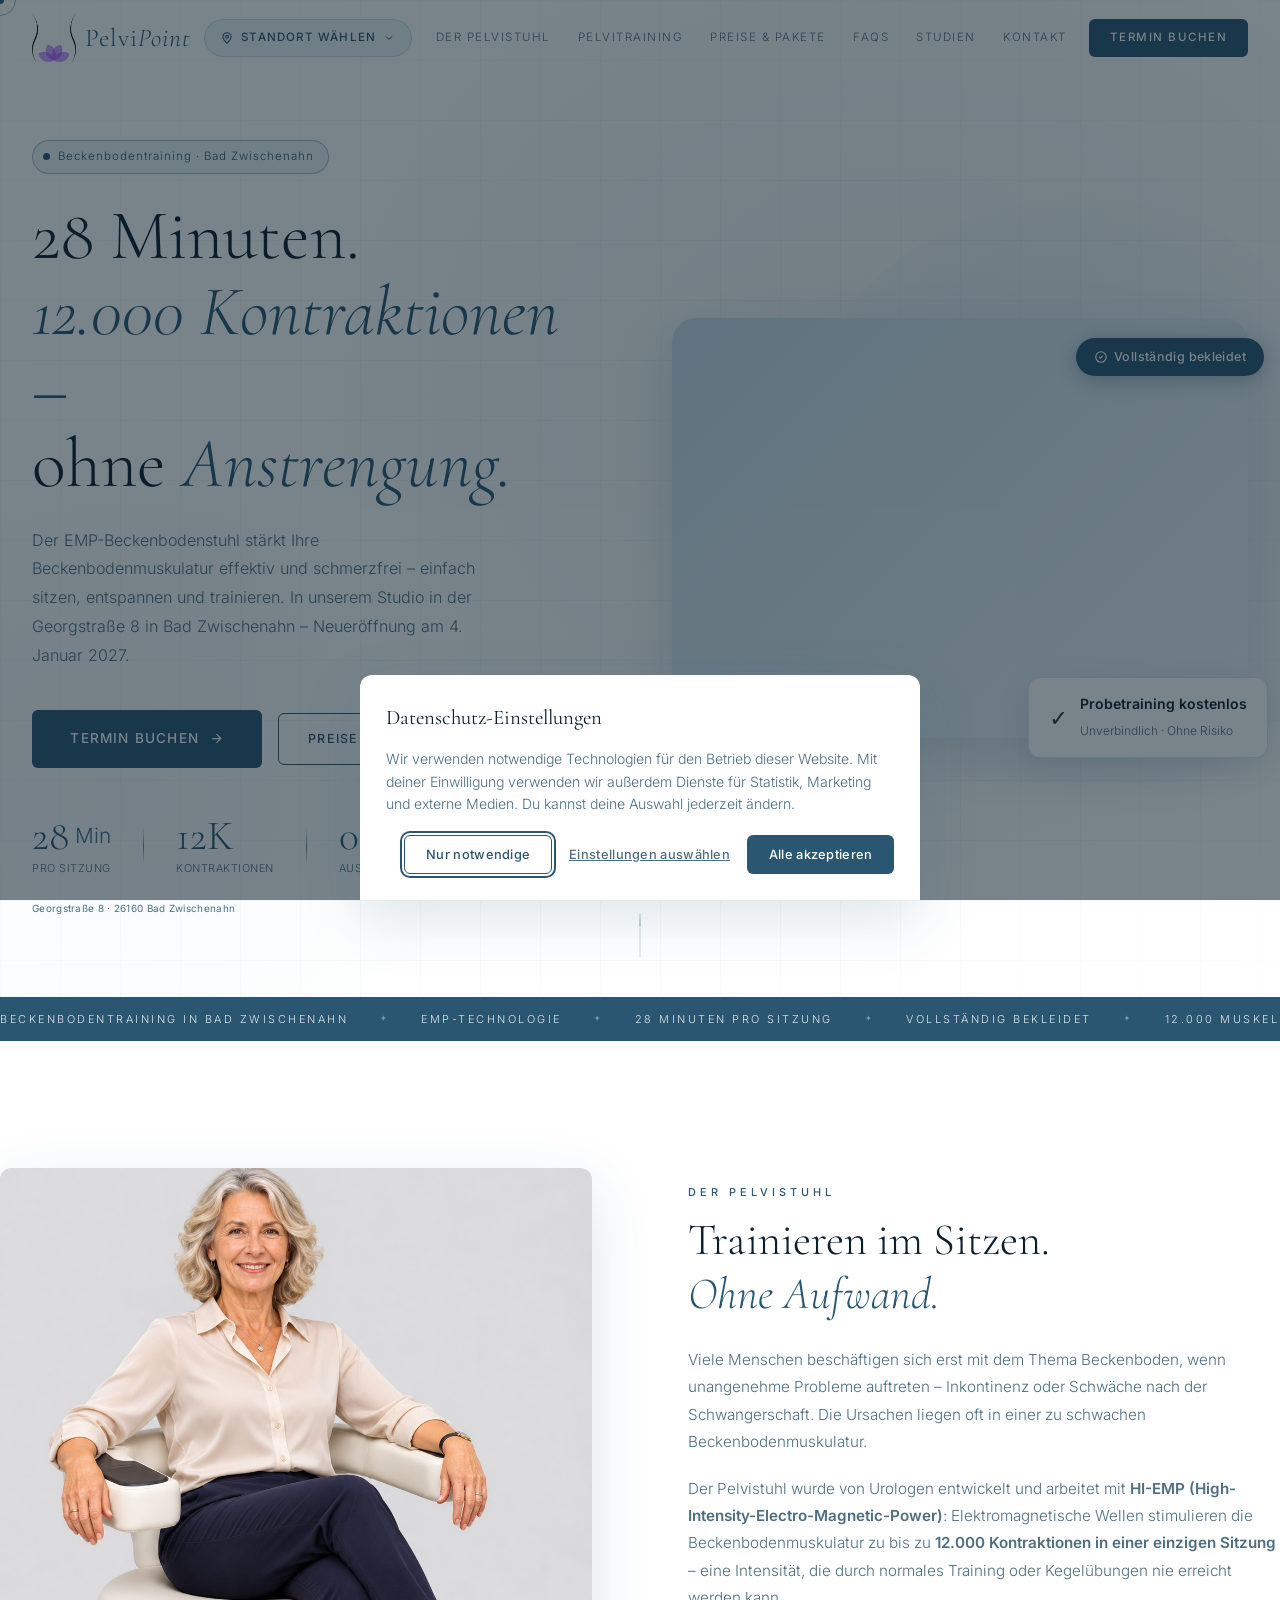
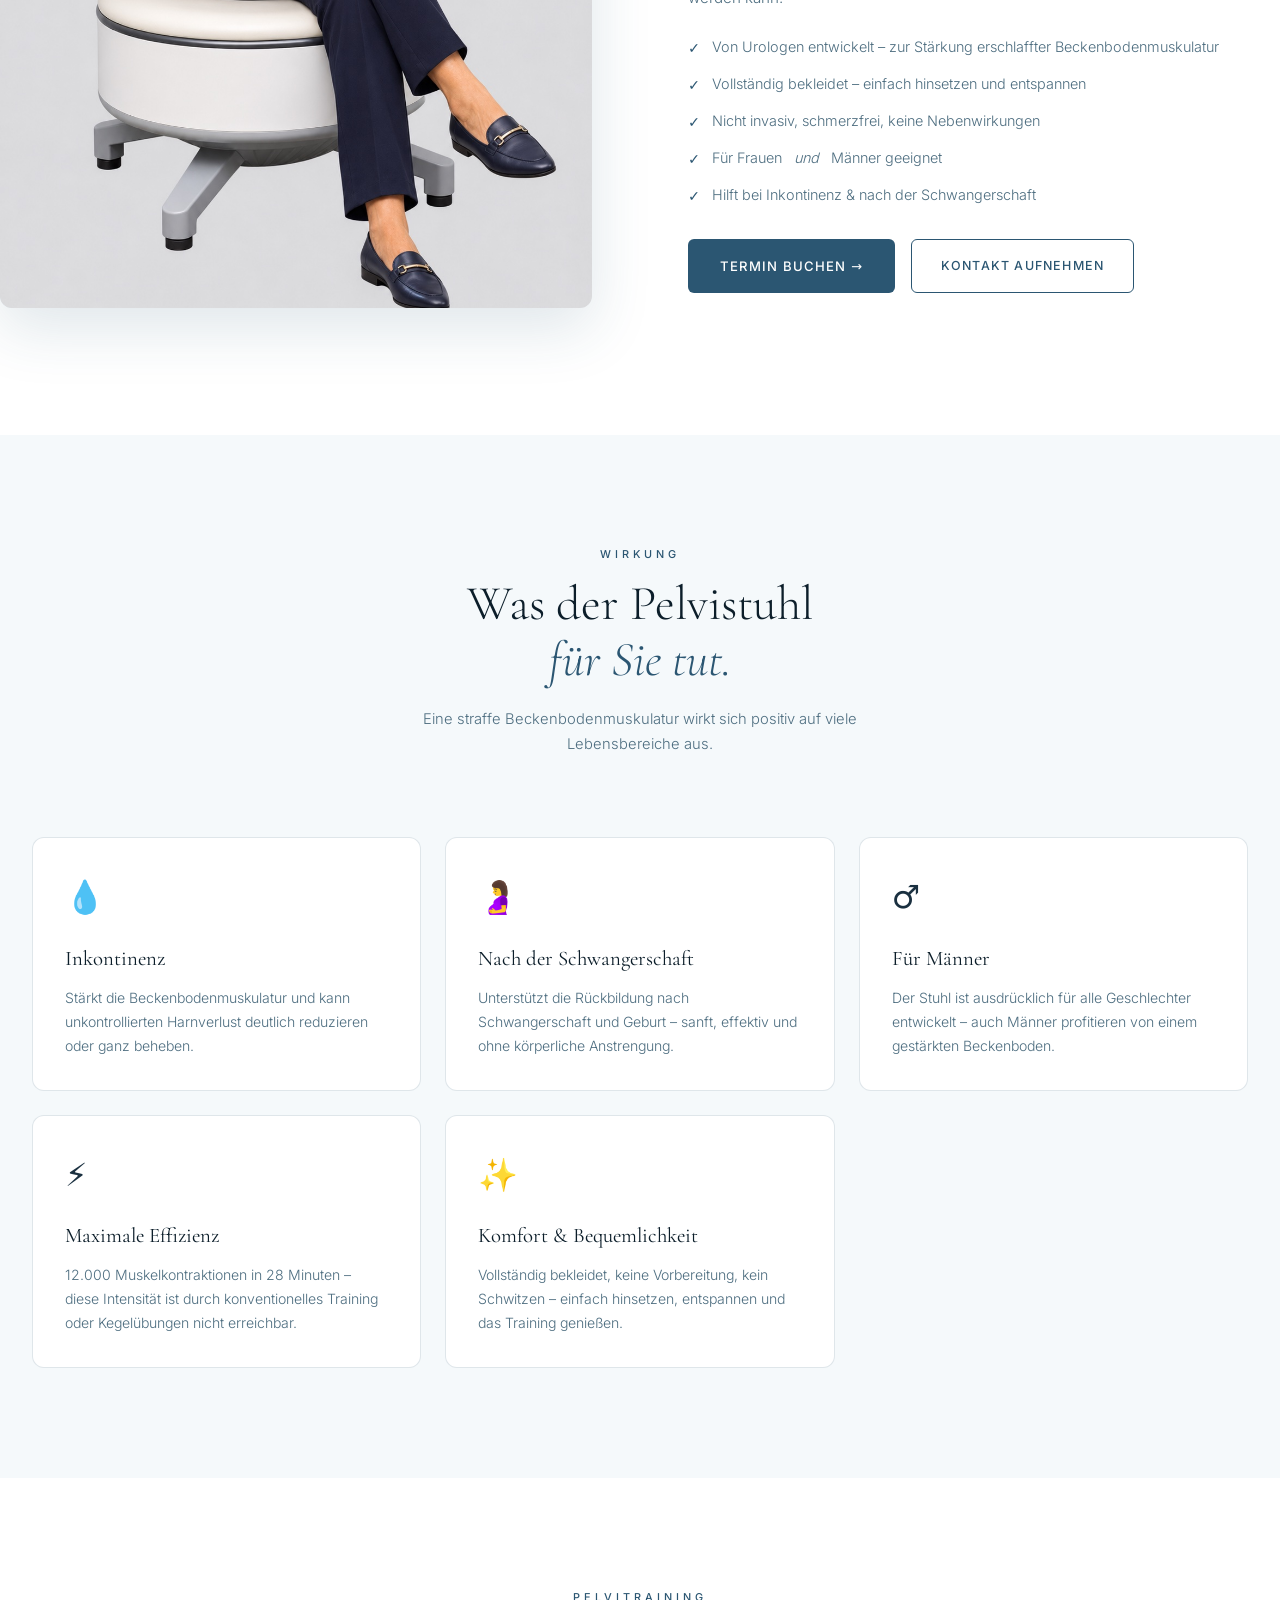
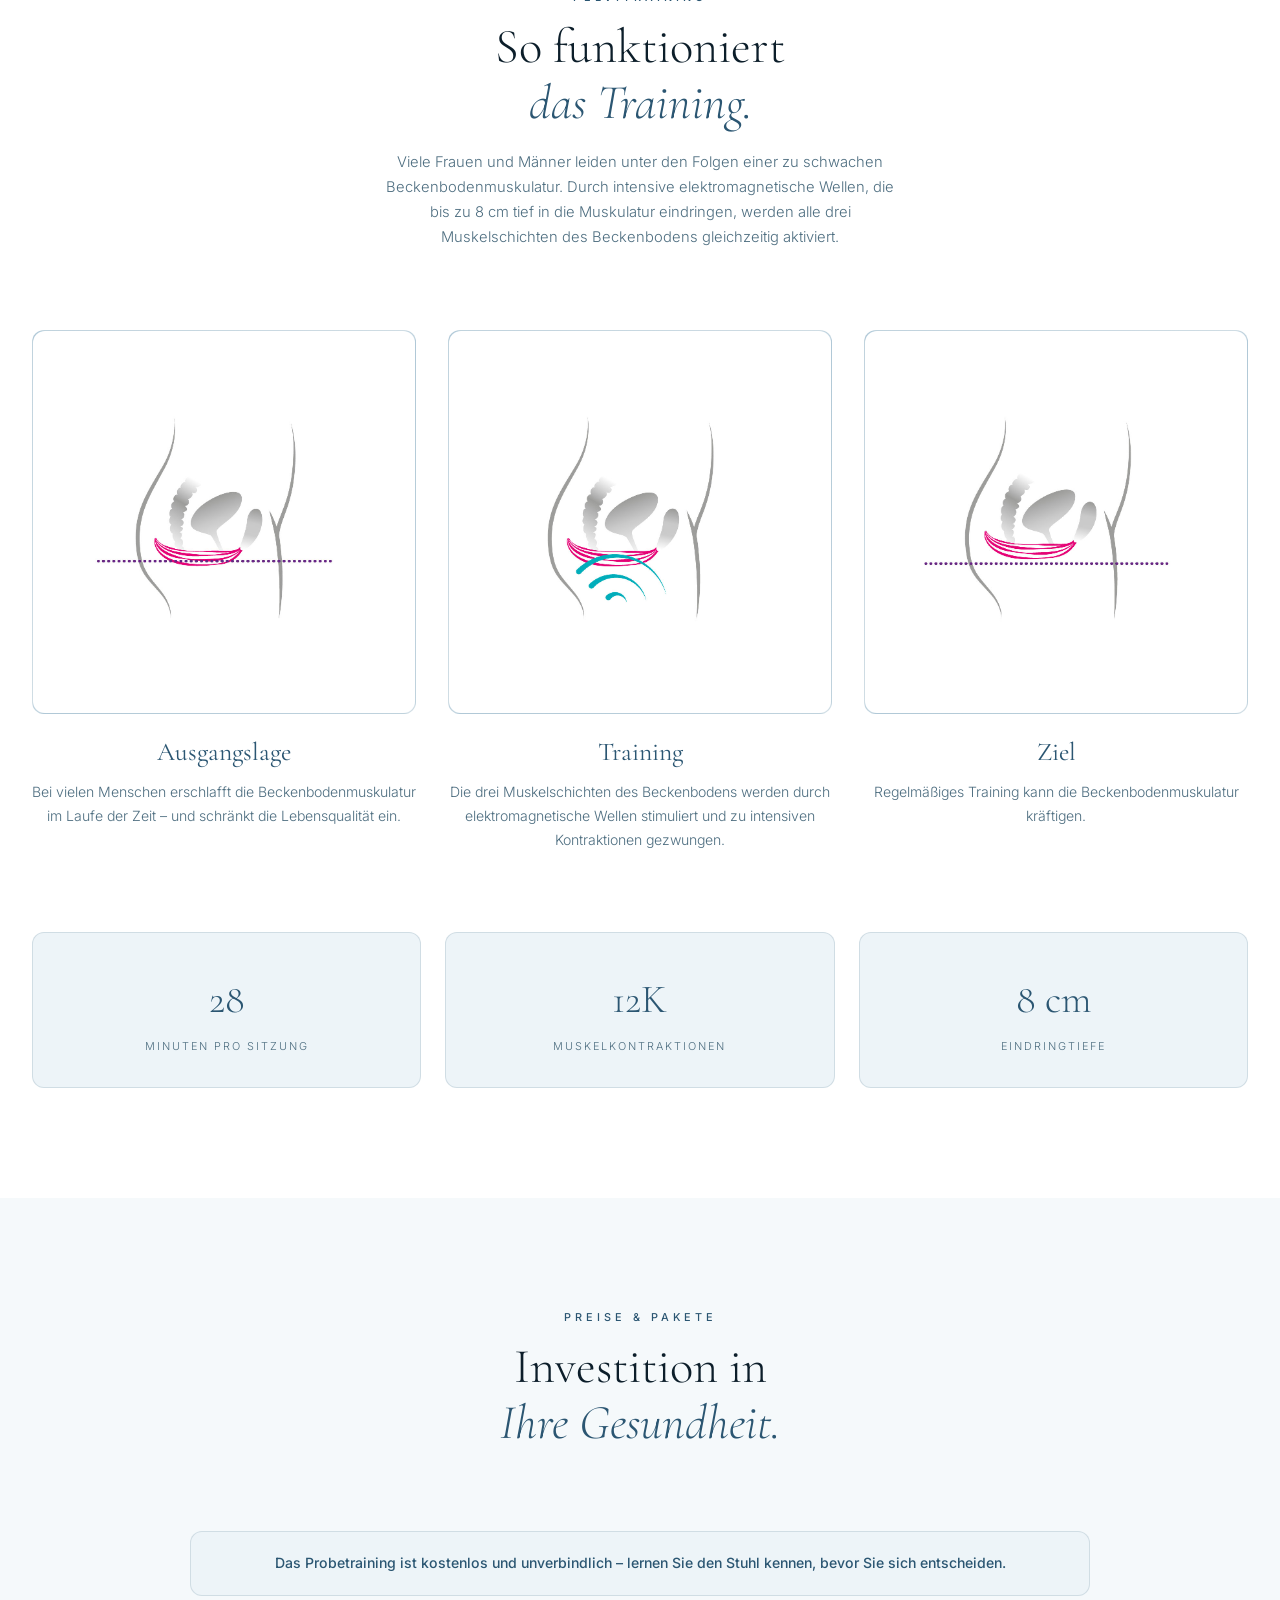
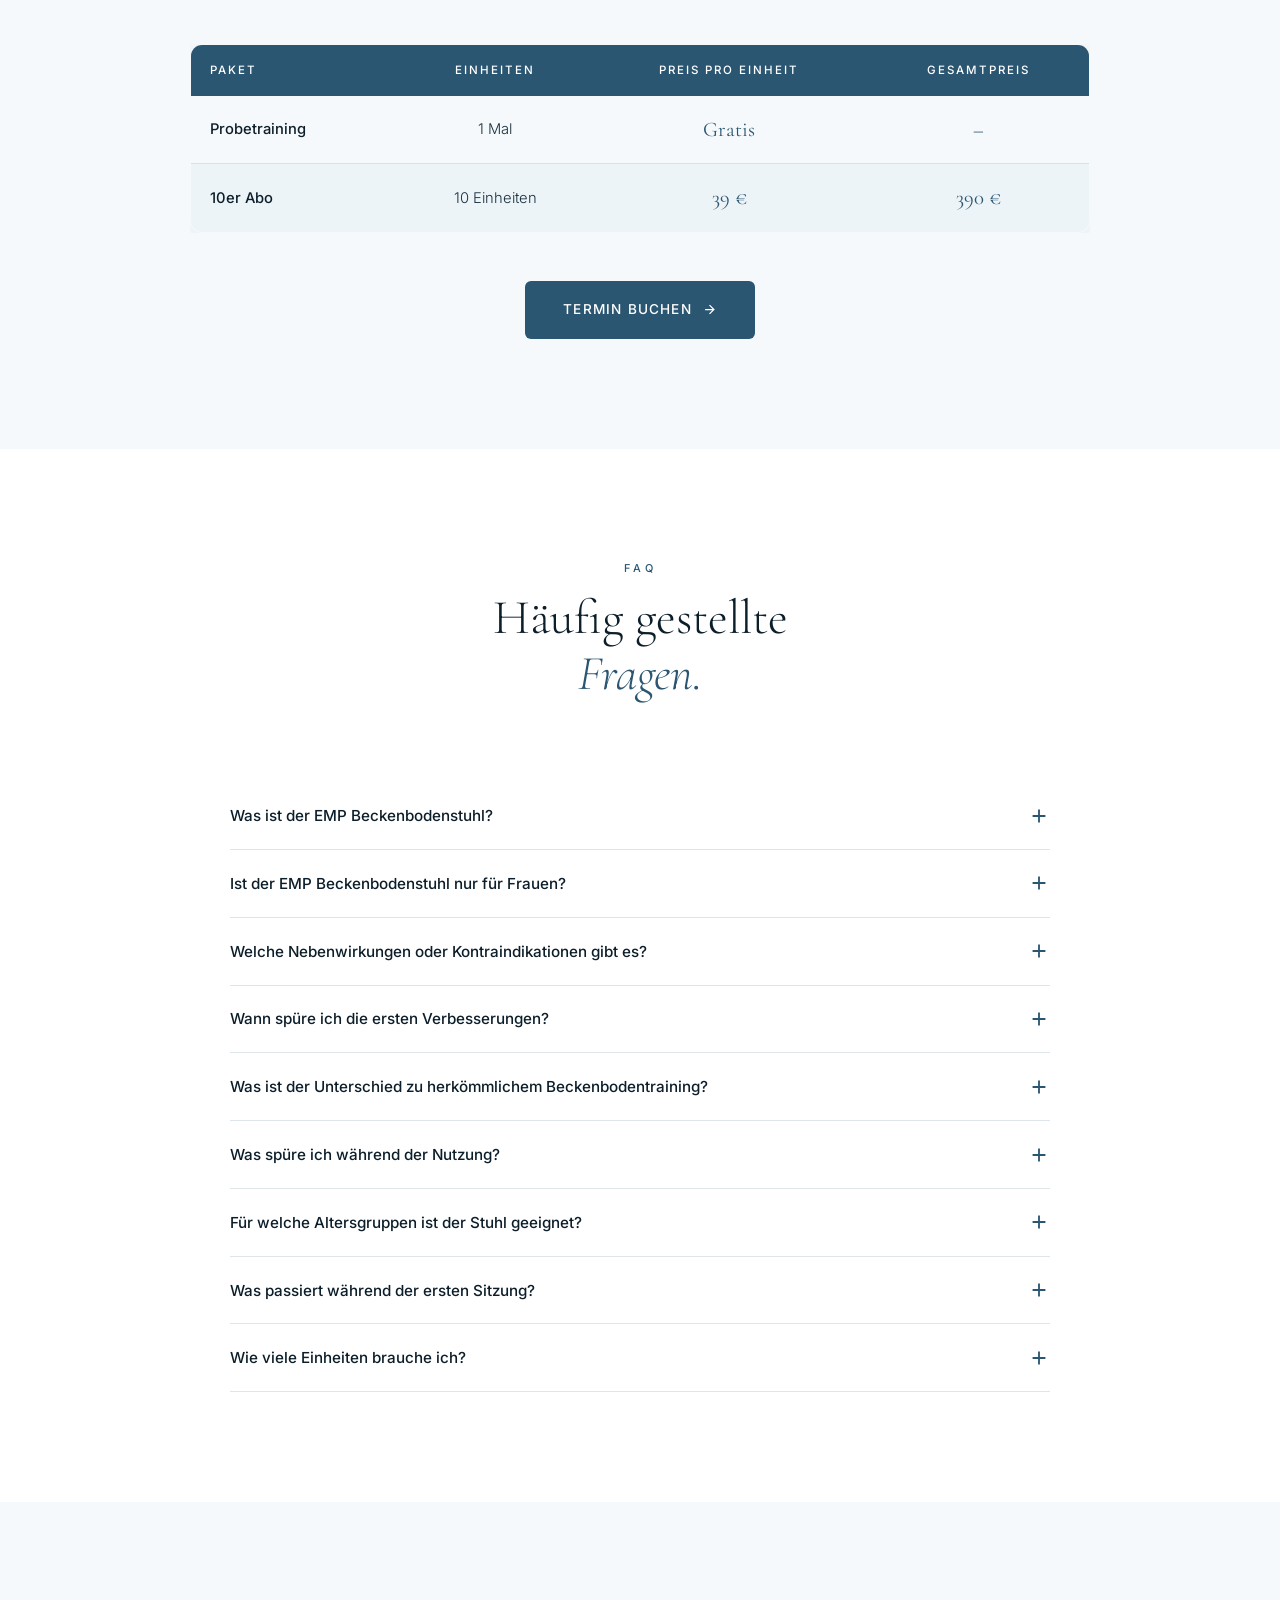
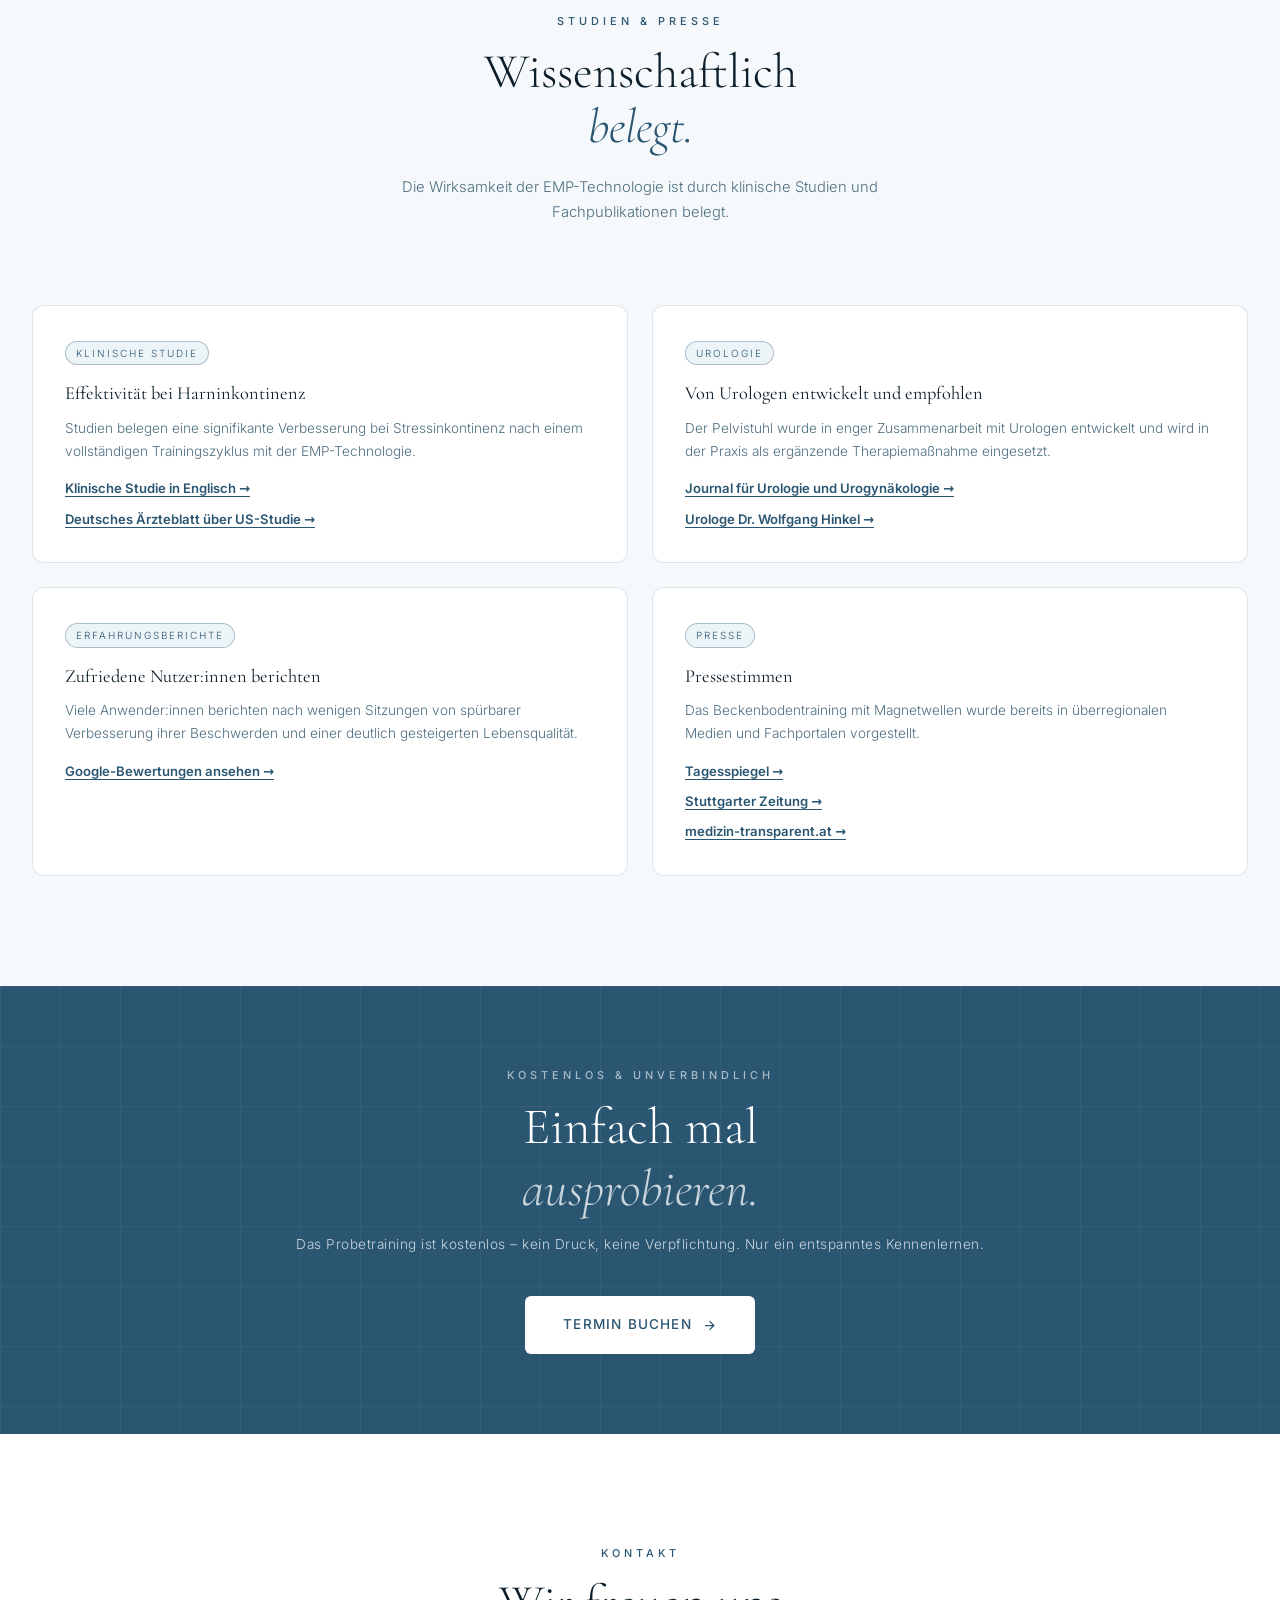
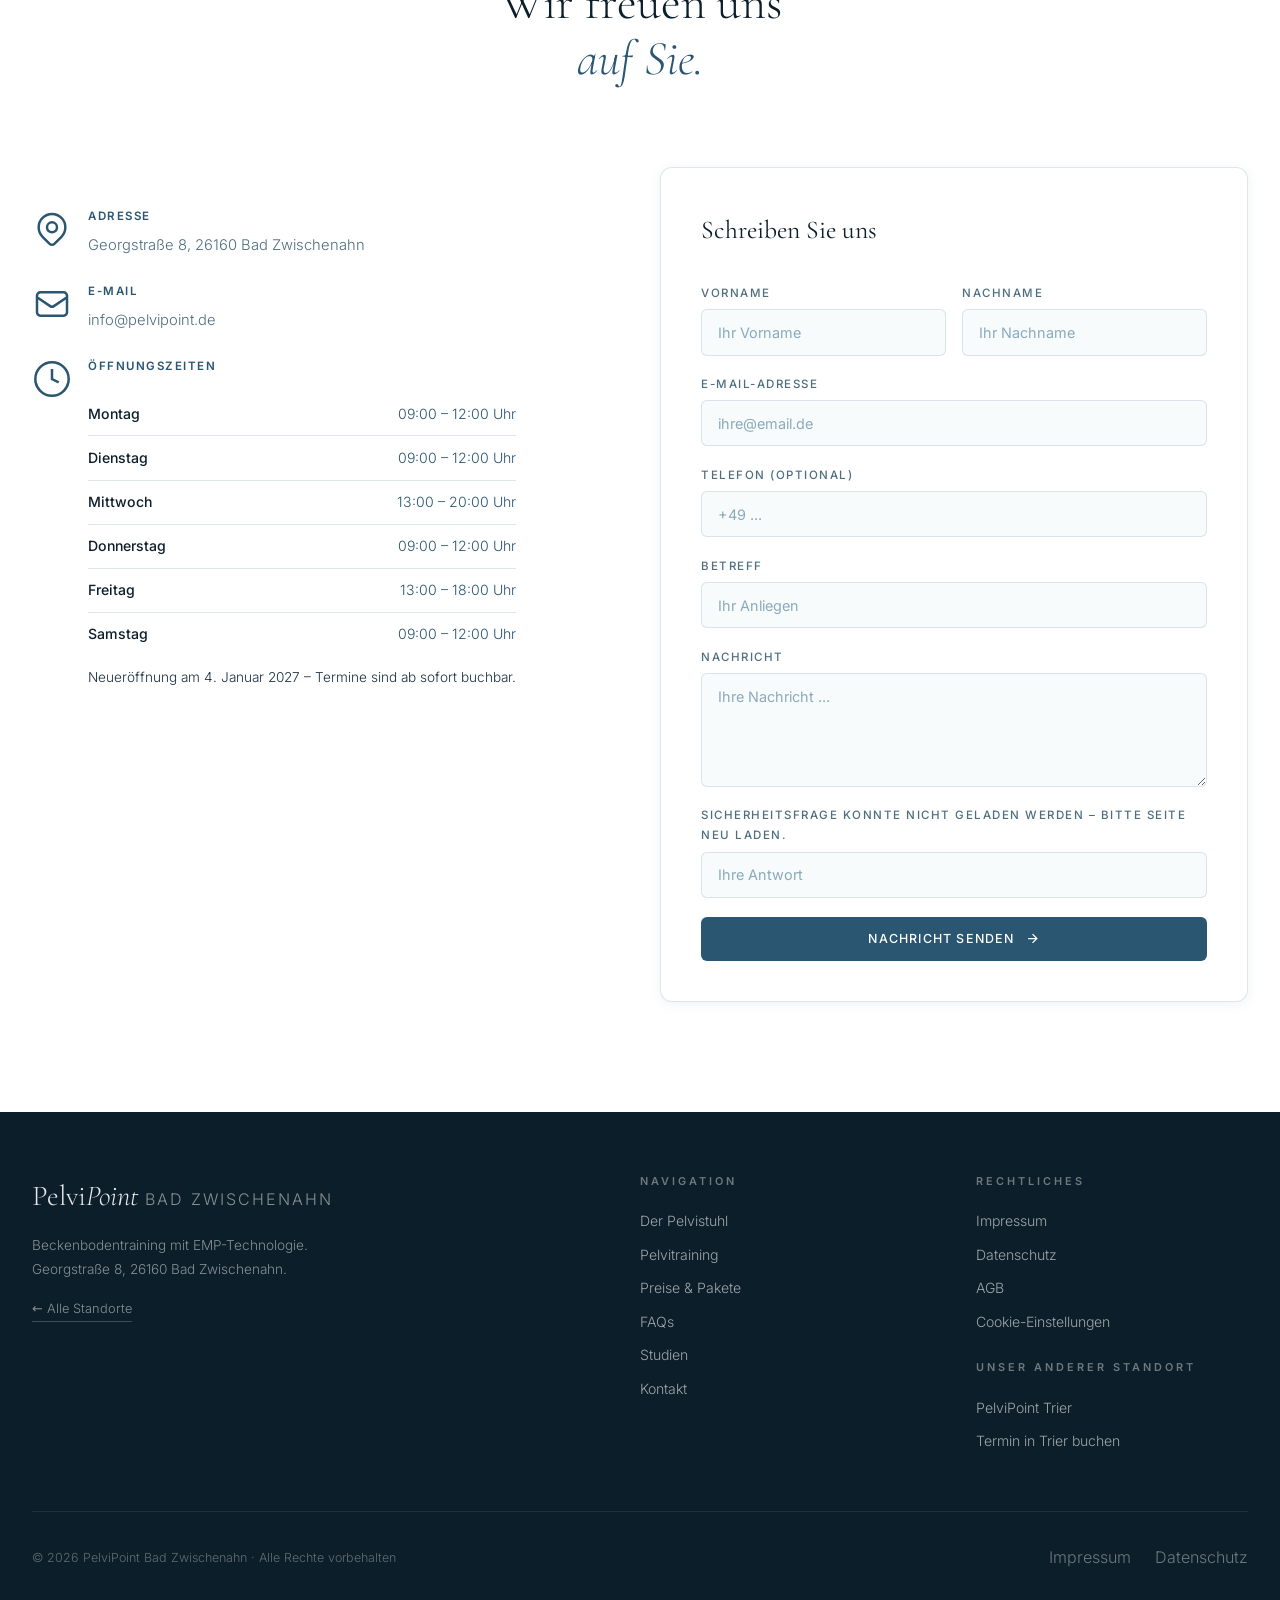
==== commit 843ecaa1: "Vorher/Nachher umbenennen zu Ausgangslage/Ziel, Wirkaussagen entfernt Co-Authored-By: Claude Sonnet " ====
--- a/bad-zwischenahn/index.html
+++ b/bad-zwischenahn/index.html
@@ -290,7 +290,7 @@
               <svg viewBox="0 0 24 24" fill="none" stroke="currentColor" stroke-width="1.5" width="48" height="48"><rect x="3" y="3" width="18" height="18" rx="3"/></svg>
             </div>
           </div>
-          <div class="vn-label-big">Vorher</div>
+          <div class="vn-label-big">Ausgangslage</div>
           <p class="vn-desc">Bei vielen Menschen erschlafft die Beckenbodenmuskulatur im Laufe der Zeit – und schränkt die Lebensqualität ein.</p>
         </div>
         <div class="vn-card reveal-up" data-delay="150">
@@ -312,8 +312,8 @@
               <svg viewBox="0 0 24 24" fill="none" stroke="currentColor" stroke-width="1.5" width="48" height="48"><path d="M9 12l2 2 4-4m6 2a9 9 0 11-18 0 9 9 0 0118 0z"/></svg>
             </div>
           </div>
-          <div class="vn-label-big">Nachher</div>
-          <p class="vn-desc">Das passive Training kräftigt zuverlässig die Beckenbodenmuskulatur – und reduziert Beschwerden wie Inkontinenz spürbar.</p>
+          <div class="vn-label-big">Ziel</div>
+          <p class="vn-desc">Regelmäßiges Training kann die Beckenbodenmuskulatur kräftigen.</p>
         </div>
       </div>
 
